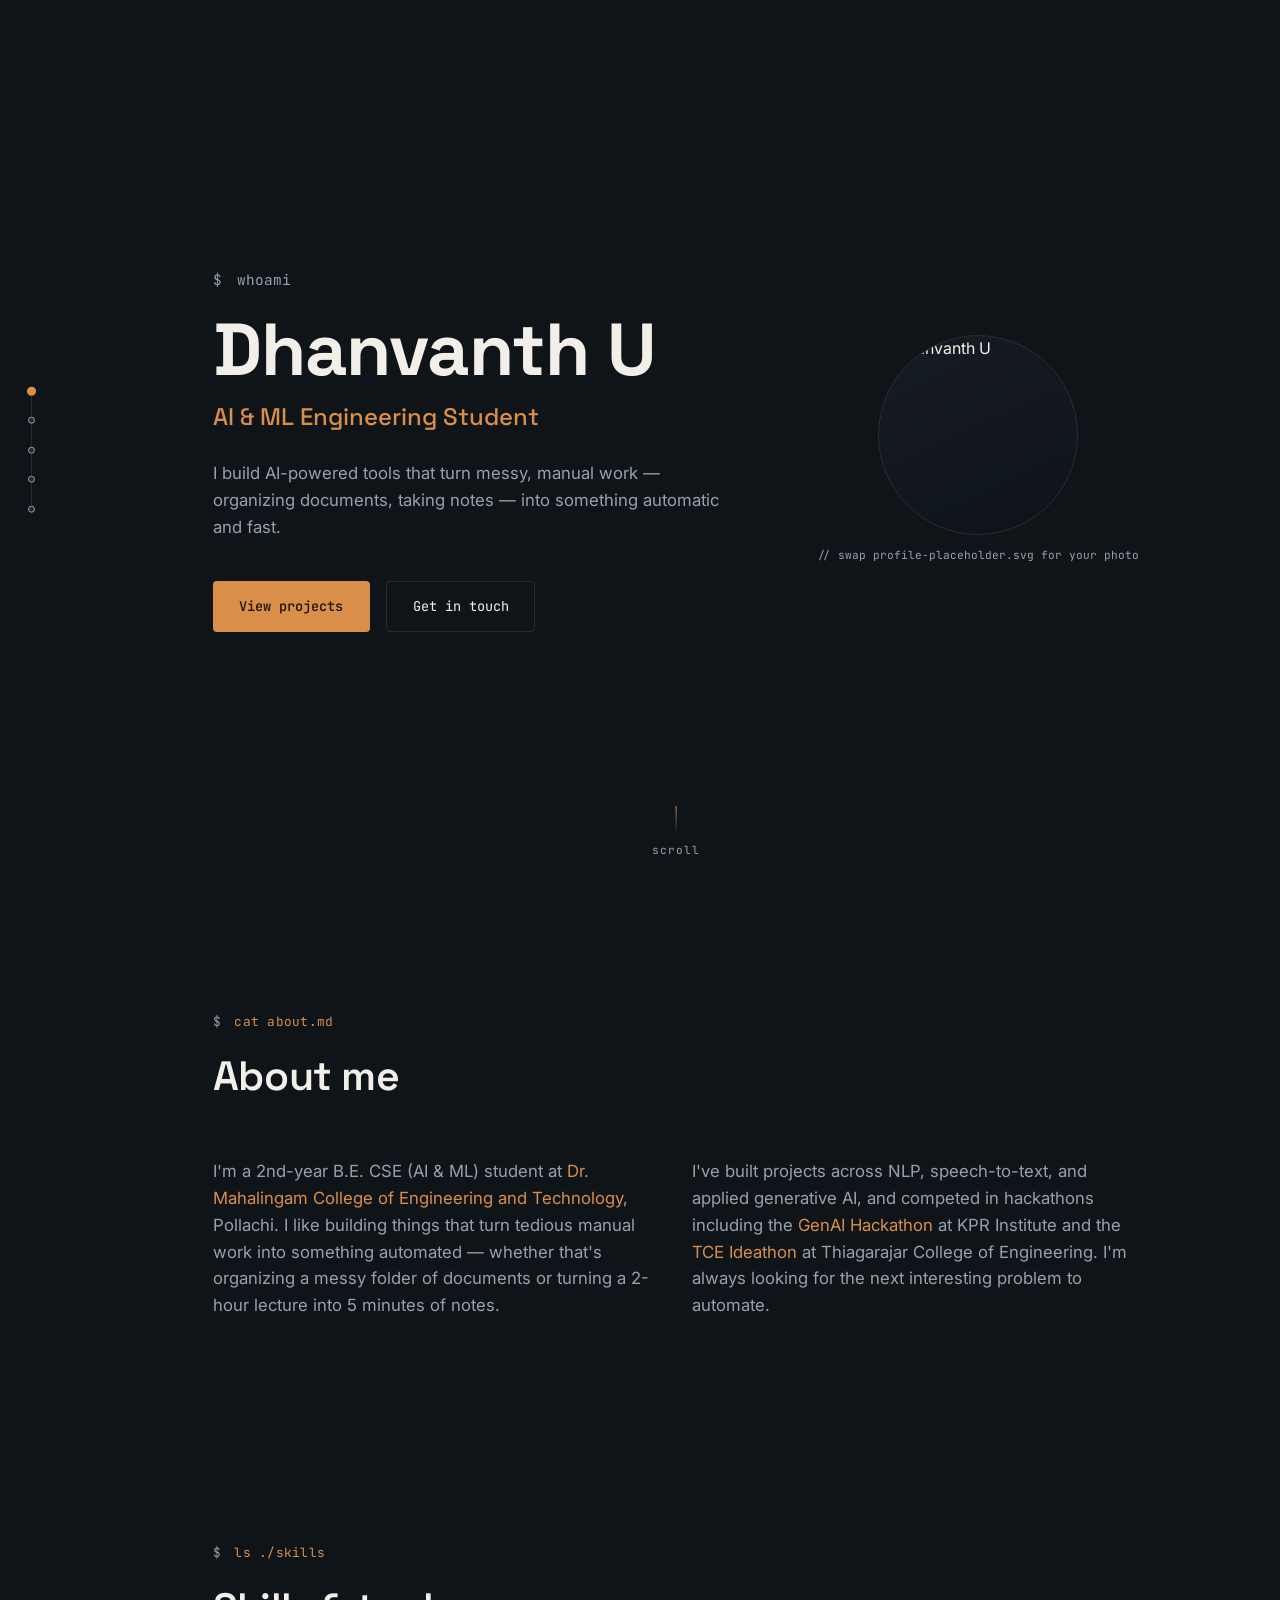
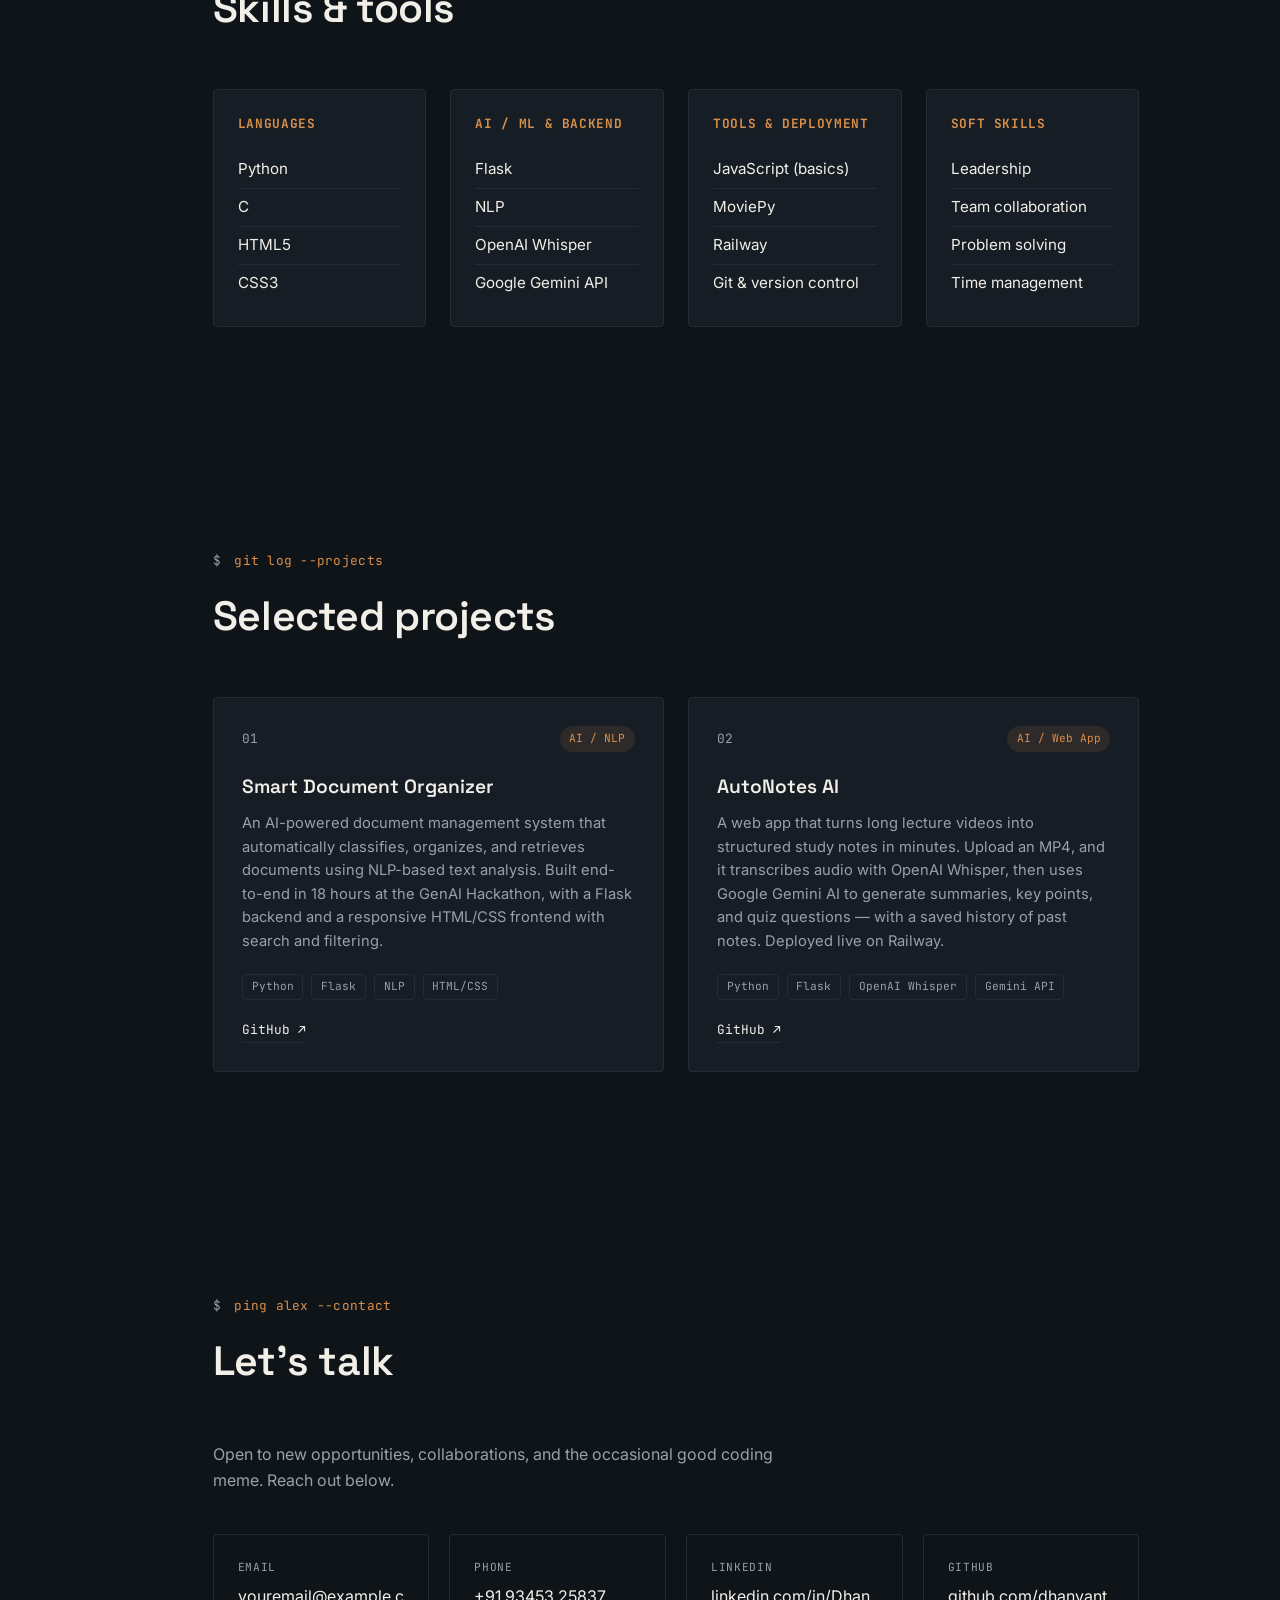
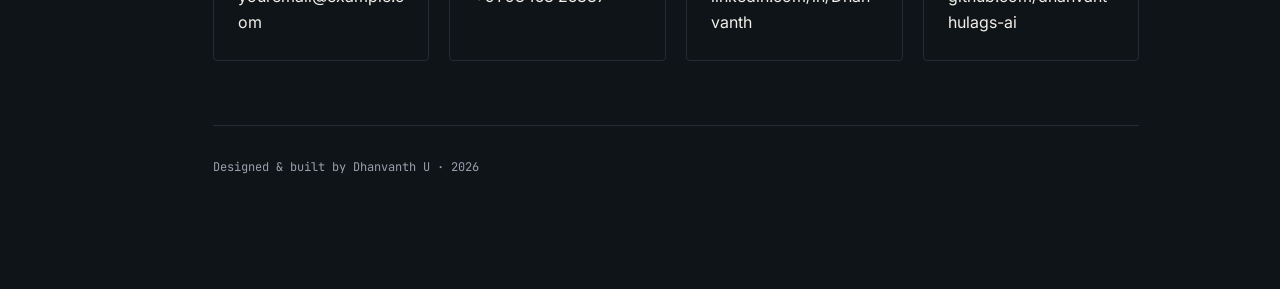
==== WebDev-L1-PersonalPortfolio/index.html @ 1d6ab1e9 "Fix empty files, add script.js and avatar" ====
<!DOCTYPE html>
<html lang="en">
<head>
<meta charset="UTF-8" />
<meta name="viewport" content="width=device-width, initial-scale=1.0" />
<title>Dhanvanth U — AI & ML Engineering Student</title>
<meta name="description" content="Portfolio of Dhanvanth U, AI & ML engineering student. Skills, projects, and contact info." />

<link rel="preconnect" href="https://fonts.googleapis.com">
<link rel="preconnect" href="https://fonts.gstatic.com" crossorigin>
<link href="https://fonts.googleapis.com/css2?family=Space+Grotesk:wght@400;500;600;700&family=Inter:wght@400;500;600;700&family=JetBrains+Mono:wght@400;500&display=swap" rel="stylesheet">

<link rel="stylesheet" href="style.css">
</head>
<body>

<!-- ===== Side dot navigation (desktop) / top bar (mobile) ===== -->
<nav class="sidenav" aria-label="Section navigation">
  <ul>
    <li><a href="#hero" class="dot active" data-label="Home"><span class="dot-mark"></span></a></li>
    <li><a href="#about" class="dot" data-label="About"><span class="dot-mark"></span></a></li>
    <li><a href="#skills" class="dot" data-label="Skills"><span class="dot-mark"></span></a></li>
    <li><a href="#projects" class="dot" data-label="Projects"><span class="dot-mark"></span></a></li>
    <li><a href="#contact" class="dot" data-label="Contact"><span class="dot-mark"></span></a></li>
  </ul>
</nav>

<header class="topbar" aria-label="Section navigation">
  <a href="#hero" class="topbar-brand">DU<span class="cursor-blink">_</span></a>
  <button class="menu-toggle" id="menuToggle" aria-expanded="false" aria-controls="topbarMenu" aria-label="Toggle menu">
    <span></span><span></span><span></span>
  </button>
  <ul class="topbar-menu" id="topbarMenu">
    <li><a href="#hero">home</a></li>
    <li><a href="#about">about</a></li>
    <li><a href="#skills">skills</a></li>
    <li><a href="#projects">projects</a></li>
    <li><a href="#contact">contact</a></li>
  </ul>
</header>

<main>

  <!-- ===== Hero ===== -->
  <section id="hero" class="section hero">
    <div class="hero-inner">
      <p class="status-line">
        <span class="prompt-symbol">$</span> whoami
      </p>
      <h1 class="hero-name">Dhanvanth U</h1>
      <p class="hero-role">AI&nbsp;&amp;&nbsp;ML&nbsp;Engineering&nbsp;Student</p>
      <p class="hero-tagline">I build AI-powered tools that turn messy, manual work — organizing documents, taking notes — into something automatic and fast.</p>

      <div class="hero-cta">
        <a href="#projects" class="btn btn-primary">View projects</a>
        <a href="#contact" class="btn btn-ghost">Get in touch</a>
      </div>
    </div>

    <div class="hero-avatar-wrap">
      <!--
        HOW TO ADD YOUR PHOTO:
        1. Save your photo into the same folder as this file (e.g. "profile.jpg").
        2. Replace the src below with that filename, e.g. src="profile.jpg".
        That's it — the circular frame, border, and sizing are already handled by CSS.
      -->
      <div class="hero-avatar">
        <img src="profile-placeholder.svg" alt="Dhanvanth U" class="hero-avatar-img">
      </div>
      <p class="avatar-caption">// swap profile-placeholder.svg for your photo</p>
    </div>

    <a href="#about" class="scroll-cue" aria-label="Scroll to About section">
      <span class="scroll-cue-line"></span>
      scroll
    </a>
  </section>

  <!-- ===== About ===== -->
  <section id="about" class="section about">
    <p class="section-eyebrow"><span class="prompt-symbol">$</span> cat about.md</p>
    <h2 class="section-title">About me</h2>

    <div class="about-grid">
      <p class="about-text">
        I'm a 2nd-year B.E. CSE (AI &amp; ML) student at <span class="hl">Dr. Mahalingam College of Engineering and Technology</span>, Pollachi. I like building things that turn tedious manual work into something automated — whether that's organizing a messy folder of documents or turning a 2-hour lecture into 5 minutes of notes.
      </p>
      <p class="about-text">
        I've built projects across NLP, speech-to-text, and applied generative AI, and competed in hackathons including the <span class="hl">GenAI Hackathon</span> at KPR Institute and the <span class="hl">TCE Ideathon</span> at Thiagarajar College of Engineering. I'm always looking for the next interesting problem to automate.
      </p>
    </div>
  </section>

  <!-- ===== Skills ===== -->
  <section id="skills" class="section skills">
    <p class="section-eyebrow"><span class="prompt-symbol">$</span> ls ./skills</p>
    <h2 class="section-title">Skills &amp; tools</h2>

    <div class="skills-grid">

      <div class="skill-group">
        <h3 class="skill-group-title">Languages</h3>
        <ul class="skill-list">
          <li>Python</li>
          <li>C</li>
          <li>HTML5</li>
          <li>CSS3</li>
        </ul>
      </div>

      <div class="skill-group">
        <h3 class="skill-group-title">AI / ML &amp; Backend</h3>
        <ul class="skill-list">
          <li>Flask</li>
          <li>NLP</li>
          <li>OpenAI Whisper</li>
          <li>Google Gemini API</li>
        </ul>
      </div>

      <div class="skill-group">
        <h3 class="skill-group-title">Tools &amp; Deployment</h3>
        <ul class="skill-list">
          <li>JavaScript (basics)</li>
          <li>MoviePy</li>
          <li>Railway</li>
          <li>Git &amp; version control</li>
        </ul>
      </div>

      <div class="skill-group">
        <h3 class="skill-group-title">Soft Skills</h3>
        <ul class="skill-list">
          <li>Leadership</li>
          <li>Team collaboration</li>
          <li>Problem solving</li>
          <li>Time management</li>
        </ul>
      </div>

    </div>
  </section>

  <!-- ===== Projects ===== -->
  <section id="projects" class="section projects">
    <p class="section-eyebrow"><span class="prompt-symbol">$</span> git log --projects</p>
    <h2 class="section-title">Selected projects</h2>

    <div class="project-grid">

      <article class="project-card">
        <div class="project-card-top">
          <span class="project-index">01</span>
          <span class="project-tag">AI / NLP</span>
        </div>
        <h3 class="project-title">Smart Document Organizer</h3>
        <p class="project-desc">
          An AI-powered document management system that automatically classifies, organizes, and retrieves documents using NLP-based text analysis. Built end-to-end in 18 hours at the GenAI Hackathon, with a Flask backend and a responsive HTML/CSS frontend with search and filtering.
        </p>
        <ul class="project-stack">
          <li>Python</li>
          <li>Flask</li>
          <li>NLP</li>
          <li>HTML/CSS</li>
        </ul>
        <div class="project-links">
          <a href="https://github.com/ksrishi31-git/smart-document-organizer" class="project-link" target="_blank" rel="noopener noreferrer">GitHub ↗</a>
        </div>
      </article>

      <article class="project-card">
        <div class="project-card-top">
          <span class="project-index">02</span>
          <span class="project-tag">AI / Web App</span>
        </div>
        <h3 class="project-title">AutoNotes AI</h3>
        <p class="project-desc">
          A web app that turns long lecture videos into structured study notes in minutes. Upload an MP4, and it transcribes audio with OpenAI Whisper, then uses Google Gemini AI to generate summaries, key points, and quiz questions — with a saved history of past notes. Deployed live on Railway.
        </p>
        <ul class="project-stack">
          <li>Python</li>
          <li>Flask</li>
          <li>OpenAI Whisper</li>
          <li>Gemini API</li>
        </ul>
        <div class="project-links">
          <a href="https://github.com/dhanvanthulags-ai/MP4-Summarizer" class="project-link" target="_blank" rel="noopener noreferrer">GitHub ↗</a>
        </div>
      </article>

    </div>
  </section>

  <!-- ===== Contact ===== -->
  <section id="contact" class="section contact">
    <p class="section-eyebrow"><span class="prompt-symbol">$</span> ping alex --contact</p>
    <h2 class="section-title">Let's talk</h2>
    <p class="contact-sub">Open to new opportunities, collaborations, and the occasional good coding meme. Reach out below.</p>

    <div class="contact-grid">
      <a class="contact-card" href="mailto:youremail@example.com">
        <span class="contact-label">Email</span>
        <span class="contact-value">youremail@example.com</span>
      </a>
      <a class="contact-card" href="tel:+919345325837">
        <span class="contact-label">Phone</span>
        <span class="contact-value">+91 93453 25837</span>
      </a>
      <a class="contact-card" href="https://linkedin.com/in/Dhanvanth" target="_blank" rel="noopener noreferrer">
        <span class="contact-label">LinkedIn</span>
        <span class="contact-value">linkedin.com/in/Dhanvanth</span>
      </a>
      <a class="contact-card" href="https://github.com/dhanvanthulags-ai" target="_blank" rel="noopener noreferrer">
        <span class="contact-label">GitHub</span>
        <span class="contact-value">github.com/dhanvanthulags-ai</span>
      </a>
    </div>

    <footer class="footer">
      <p>Designed &amp; built by Dhanvanth U · <span id="year"></span></p>
    </footer>
  </section>

</main>

<script src="script.js"></script>
</body>
</html>
---- WebDev-L1-PersonalPortfolio/style.css ----
/* ===================================================================
   DESIGN TOKENS
=================================================================== */
:root {
  /* Color */
  --color-bg:        #0F1419;
  --color-bg-raised:  #161D24;
  --color-text:       #F2EFE9;
  --color-text-dim:   #97A1AC;
  --color-border:     #232C35;
  --color-accent:     #D98E4A;
  --color-accent-soft: rgba(217, 142, 74, 0.12);

  /* Type */
  --font-display: "Space Grotesk", sans-serif;
  --font-body:    "Inter", sans-serif;
  --font-mono:    "JetBrains Mono", monospace;

  /* Layout */
  --max-width: 1080px;
  --section-pad-y: 7rem;
  --section-pad-x: clamp(1.5rem, 6vw, 5rem);
  --radius: 4px;
}

/* ===================================================================
   RESET
=================================================================== */
* { margin: 0; padding: 0; box-sizing: border-box; }

html {
  scroll-behavior: smooth;
  scroll-padding-top: 2rem;
}

@media (prefers-reduced-motion: reduce) {
  html { scroll-behavior: auto; }
  * { animation-duration: 0.001ms !important; animation-iteration-count: 1 !important; transition-duration: 0.001ms !important; }
}

body {
  background: var(--color-bg);
  color: var(--color-text);
  font-family: var(--font-body);
  font-size: 16px;
  line-height: 1.6;
  -webkit-font-smoothing: antialiased;
}

a {
  color: inherit;
  text-decoration: none;
}

ul { list-style: none; }

img { max-width: 100%; display: block; }

:focus-visible {
  outline: 2px solid var(--color-accent);
  outline-offset: 3px;
  border-radius: 2px;
}

/* ===================================================================
   SHARED TYPE
=================================================================== */
.section-eyebrow {
  font-family: var(--font-mono);
  font-size: 0.8rem;
  color: var(--color-accent);
  letter-spacing: 0.02em;
  margin-bottom: 0.75rem;
}

.prompt-symbol {
  color: var(--color-text-dim);
  margin-right: 0.4em;
}

.section-title {
  font-family: var(--font-display);
  font-weight: 600;
  font-size: clamp(1.8rem, 3.2vw, 2.6rem);
  letter-spacing: -0.01em;
  margin-bottom: 3rem;
}

.hl { color: var(--color-accent); }

/* ===================================================================
   LAYOUT — SECTIONS
=================================================================== */
.section {
  width: 100%;
  max-width: var(--max-width);
  margin: 0 auto;
  padding: var(--section-pad-y) var(--section-pad-x);
  scroll-margin-top: 1rem;
}

main {
  padding-left: 4.5rem; /* room for sidenav */
}

/* ===================================================================
   SIDE DOT NAV (desktop)
=================================================================== */
.sidenav {
  position: fixed;
  left: 1.75rem;
  top: 50%;
  transform: translateY(-50%);
  z-index: 50;
}

.sidenav ul {
  display: flex;
  flex-direction: column;
  gap: 1.4rem;
  position: relative;
}

.sidenav ul::before {
  content: "";
  position: absolute;
  left: 3px;
  top: 4px;
  bottom: 4px;
  width: 1px;
  background: var(--color-border);
}

.dot {
  position: relative;
  display: flex;
  align-items: center;
  width: 7px;
  height: 7px;
}

.dot-mark {
  width: 7px;
  height: 7px;
  border-radius: 50%;
  background: var(--color-border);
  border: 1px solid var(--color-text-dim);
  transition: background 0.25s ease, border-color 0.25s ease, transform 0.25s ease;
}

.dot::after {
  content: attr(data-label);
  position: absolute;
  left: 1.4rem;
  top: 50%;
  transform: translateY(-50%);
  font-family: var(--font-mono);
  font-size: 0.7rem;
  color: var(--color-text-dim);
  opacity: 0;
  white-space: nowrap;
  transition: opacity 0.2s ease;
  pointer-events: none;
}

.dot:hover::after,
.dot:focus-visible::after {
  opacity: 1;
}

.dot:hover .dot-mark,
.dot:focus-visible .dot-mark {
  border-color: var(--color-accent);
}

.dot.active .dot-mark {
  background: var(--color-accent);
  border-color: var(--color-accent);
  transform: scale(1.3);
}

/* ===================================================================
   TOP BAR (mobile)
=================================================================== */
.topbar {
  display: none;
  position: fixed;
  top: 0; left: 0; right: 0;
  z-index: 100;
  align-items: center;
  justify-content: space-between;
  padding: 1rem 1.5rem;
  background: rgba(15, 20, 25, 0.88);
  backdrop-filter: blur(8px);
  border-bottom: 1px solid var(--color-border);
}

.topbar-brand {
  font-family: var(--font-mono);
  font-weight: 500;
  font-size: 1rem;
  color: var(--color-text);
}

.cursor-blink {
  color: var(--color-accent);
  animation: blink 1.1s steps(2, start) infinite;
}

@keyframes blink {
  to { visibility: hidden; }
}

.menu-toggle {
  background: none;
  border: none;
  width: 28px;
  height: 20px;
  position: relative;
  cursor: pointer;
  padding: 0;
}

.menu-toggle span {
  position: absolute;
  left: 0;
  width: 100%;
  height: 2px;
  background: var(--color-text);
  transition: transform 0.25s ease, opacity 0.25s ease;
}

.menu-toggle span:nth-child(1) { top: 0; }
.menu-toggle span:nth-child(2) { top: 9px; }
.menu-toggle span:nth-child(3) { top: 18px; }

.menu-toggle[aria-expanded="true"] span:nth-child(1) {
  transform: translateY(9px) rotate(45deg);
}
.menu-toggle[aria-expanded="true"] span:nth-child(2) {
  opacity: 0;
}
.menu-toggle[aria-expanded="true"] span:nth-child(3) {
  transform: translateY(-9px) rotate(-45deg);
}

.topbar-menu {
  position: fixed;
  top: 0;
  right: 0;
  height: 100vh;
  width: min(72vw, 280px);
  background: var(--color-bg-raised);
  border-left: 1px solid var(--color-border);
  display: flex;
  flex-direction: column;
  justify-content: center;
  gap: 1.75rem;
  padding-left: 2.5rem;
  transform: translateX(100%);
  transition: transform 0.3s ease;
}

.topbar-menu.open {
  transform: translateX(0);
}

.topbar-menu a {
  font-family: var(--font-mono);
  font-size: 1.1rem;
  color: var(--color-text-dim);
}

.topbar-menu a:hover,
.topbar-menu a:focus-visible {
  color: var(--color-accent);
}

/* ===================================================================
   HERO
=================================================================== */
.hero {
  min-height: 100vh;
  display: flex;
  align-items: center;
  flex-wrap: wrap;
  gap: 3rem;
  position: relative;
}

.hero-inner {
  flex: 1 1 420px;
}

.status-line {
  font-family: var(--font-mono);
  font-size: 0.9rem;
  color: var(--color-text-dim);
  margin-bottom: 1.25rem;
}

.hero-name {
  font-family: var(--font-display);
  font-weight: 700;
  font-size: clamp(2.6rem, 7vw, 4.6rem);
  line-height: 1.05;
  letter-spacing: -0.015em;
}

.hero-role {
  font-family: var(--font-display);
  font-weight: 500;
  font-size: clamp(1.1rem, 2.2vw, 1.5rem);
  color: var(--color-accent);
  margin-top: 0.6rem;
}

.hero-tagline {
  margin-top: 1.5rem;
  max-width: 32rem;
  color: var(--color-text-dim);
  font-size: 1.05rem;
}

.hero-cta {
  display: flex;
  gap: 1rem;
  margin-top: 2.5rem;
  flex-wrap: wrap;
}

.btn {
  display: inline-flex;
  align-items: center;
  font-family: var(--font-mono);
  font-size: 0.85rem;
  padding: 0.85rem 1.6rem;
  border-radius: var(--radius);
  border: 1px solid transparent;
  transition: transform 0.2s ease, background 0.2s ease, border-color 0.2s ease;
}

.btn-primary {
  background: var(--color-accent);
  color: #1A1209;
  font-weight: 500;
}

.btn-primary:hover {
  transform: translateY(-2px);
}

.btn-ghost {
  border-color: var(--color-border);
  color: var(--color-text);
}

.btn-ghost:hover {
  border-color: var(--color-accent);
  color: var(--color-accent);
  transform: translateY(-2px);
}

.hero-avatar-wrap {
  flex: 0 0 auto;
  display: flex;
  flex-direction: column;
  align-items: center;
  gap: 0.75rem;
  margin-left: auto;
}

.hero-avatar {
  width: clamp(140px, 18vw, 200px);
  height: clamp(140px, 18vw, 200px);
  border-radius: 50%;
  border: 1px solid var(--color-border);
  background: linear-gradient(155deg, var(--color-bg-raised), var(--color-bg));
  display: flex;
  align-items: center;
  justify-content: center;
  position: relative;
  overflow: hidden;
}

.hero-avatar::before {
  content: "";
  position: absolute;
  inset: -1px;
  border-radius: 50%;
  border: 1px dashed var(--color-accent);
  opacity: 0.35;
  z-index: 2;
  pointer-events: none;
}

.hero-avatar-img {
  width: 100%;
  height: 100%;
  object-fit: cover;
  border-radius: 50%;
}

.avatar-caption {
  font-family: var(--font-mono);
  font-size: 0.7rem;
  color: var(--color-text-dim);
}

.scroll-cue {
  position: absolute;
  bottom: 2.5rem;
  left: 50%;
  transform: translateX(-50%);
  display: flex;
  flex-direction: column;
  align-items: center;
  gap: 0.5rem;
  font-family: var(--font-mono);
  font-size: 0.7rem;
  letter-spacing: 0.1em;
  color: var(--color-text-dim);
}

.scroll-cue-line {
  width: 1px;
  height: 28px;
  background: linear-gradient(to bottom, var(--color-accent), transparent);
  animation: scrollPulse 1.8s ease-in-out infinite;
}

@keyframes scrollPulse {
  0%, 100% { opacity: 0.3; }
  50% { opacity: 1; }
}

/* ===================================================================
   ABOUT
=================================================================== */
.about-grid {
  display: grid;
  grid-template-columns: repeat(2, 1fr);
  gap: 2rem;
}

.about-text {
  color: var(--color-text-dim);
  font-size: 1.05rem;
}

/* ===================================================================
   SKILLS
=================================================================== */
.skills-grid {
  display: grid;
  grid-template-columns: repeat(4, 1fr);
  gap: 1.5rem;
}

.skill-group {
  background: var(--color-bg-raised);
  border: 1px solid var(--color-border);
  border-radius: var(--radius);
  padding: 1.5rem;
  transition: border-color 0.25s ease, transform 0.25s ease;
}

.skill-group:hover {
  border-color: var(--color-accent);
  transform: translateY(-3px);
}

.skill-group-title {
  font-family: var(--font-mono);
  font-size: 0.8rem;
  text-transform: uppercase;
  letter-spacing: 0.05em;
  color: var(--color-accent);
  margin-bottom: 1rem;
}

.skill-list li {
  font-size: 0.95rem;
  color: var(--color-text);
  padding: 0.4rem 0;
  border-top: 1px solid var(--color-border);
}

.skill-list li:first-child {
  border-top: none;
}

/* ===================================================================
   PROJECTS
=================================================================== */
.project-grid {
  display: grid;
  grid-template-columns: repeat(auto-fit, minmax(280px, 1fr));
  gap: 1.5rem;
}

.project-card {
  display: flex;
  flex-direction: column;
  background: var(--color-bg-raised);
  border: 1px solid var(--color-border);
  border-radius: var(--radius);
  padding: 1.75rem;
  transition: border-color 0.25s ease, transform 0.25s ease;
}

.project-card:hover {
  border-color: var(--color-accent);
  transform: translateY(-4px);
}

.project-card-top {
  display: flex;
  justify-content: space-between;
  align-items: center;
  margin-bottom: 1.25rem;
}

.project-index {
  font-family: var(--font-mono);
  color: var(--color-text-dim);
  font-size: 0.8rem;
}

.project-tag {
  font-family: var(--font-mono);
  font-size: 0.7rem;
  color: var(--color-accent);
  background: var(--color-accent-soft);
  padding: 0.25rem 0.6rem;
  border-radius: 999px;
}

.project-title {
  font-family: var(--font-display);
  font-size: 1.2rem;
  font-weight: 600;
  margin-bottom: 0.6rem;
}

.project-desc {
  color: var(--color-text-dim);
  font-size: 0.92rem;
  flex-grow: 1;
}

.project-stack {
  display: flex;
  flex-wrap: wrap;
  gap: 0.5rem;
  margin: 1.25rem 0;
}

.project-stack li {
  font-family: var(--font-mono);
  font-size: 0.7rem;
  color: var(--color-text-dim);
  border: 1px solid var(--color-border);
  padding: 0.2rem 0.55rem;
  border-radius: var(--radius);
}

.project-links {
  display: flex;
  gap: 1.25rem;
  margin-top: auto;
}

.project-link {
  font-family: var(--font-mono);
  font-size: 0.8rem;
  color: var(--color-text);
  border-bottom: 1px solid var(--color-border);
  padding-bottom: 2px;
  transition: color 0.2s ease, border-color 0.2s ease;
}

.project-link:hover,
.project-link:focus-visible {
  color: var(--color-accent);
  border-color: var(--color-accent);
}

/* ===================================================================
   CONTACT
=================================================================== */
.contact-sub {
  color: var(--color-text-dim);
  max-width: 36rem;
  margin-bottom: 2.5rem;
}

.contact-grid {
  display: grid;
  grid-template-columns: repeat(4, 1fr);
  gap: 1.25rem;
}

.contact-card {
  display: flex;
  flex-direction: column;
  gap: 0.5rem;
  padding: 1.5rem;
  border: 1px solid var(--color-border);
  border-radius: var(--radius);
  transition: border-color 0.25s ease, transform 0.25s ease;
}

.contact-card:hover,
.contact-card:focus-visible {
  border-color: var(--color-accent);
  transform: translateY(-3px);
}

.contact-label {
  font-family: var(--font-mono);
  font-size: 0.7rem;
  color: var(--color-text-dim);
  text-transform: uppercase;
  letter-spacing: 0.06em;
}

.contact-value {
  font-size: 1rem;
  word-break: break-word;
}

.footer {
  margin-top: 4rem;
  padding-top: 2rem;
  border-top: 1px solid var(--color-border);
  font-family: var(--font-mono);
  font-size: 0.75rem;
  color: var(--color-text-dim);
}

/* ===================================================================
   RESPONSIVE
=================================================================== */
@media (max-width: 900px) {
  .skills-grid { grid-template-columns: repeat(2, 1fr); }
  .project-grid { grid-template-columns: repeat(2, 1fr); }
  .about-grid { grid-template-columns: 1fr; }
  .contact-grid { grid-template-columns: repeat(2, 1fr); }
}

@media (max-width: 768px) {
  .sidenav { display: none; }
  .topbar { display: flex; }
  .topbar-menu { display: flex; }

  main { padding-left: 0; padding-top: 4.2rem; }

  .hero {
    min-height: auto;
    padding-top: 4rem;
    flex-direction: column-reverse;
    text-align: center;
    align-items: center;
  }

  .hero-inner { text-align: center; }
  .hero-tagline { margin-left: auto; margin-right: auto; }
  .hero-cta { justify-content: center; }
  .hero-avatar-wrap { margin-left: 0; }
  .scroll-cue { display: none; }

  .contact-grid { grid-template-columns: 1fr; }
  .project-grid { grid-template-columns: 1fr; }
  .skills-grid { grid-template-columns: 1fr 1fr; }

  :root {
    --section-pad-y: 4.5rem;
  }
}

@media (max-width: 480px) {
  .skills-grid { grid-template-columns: 1fr; }
}
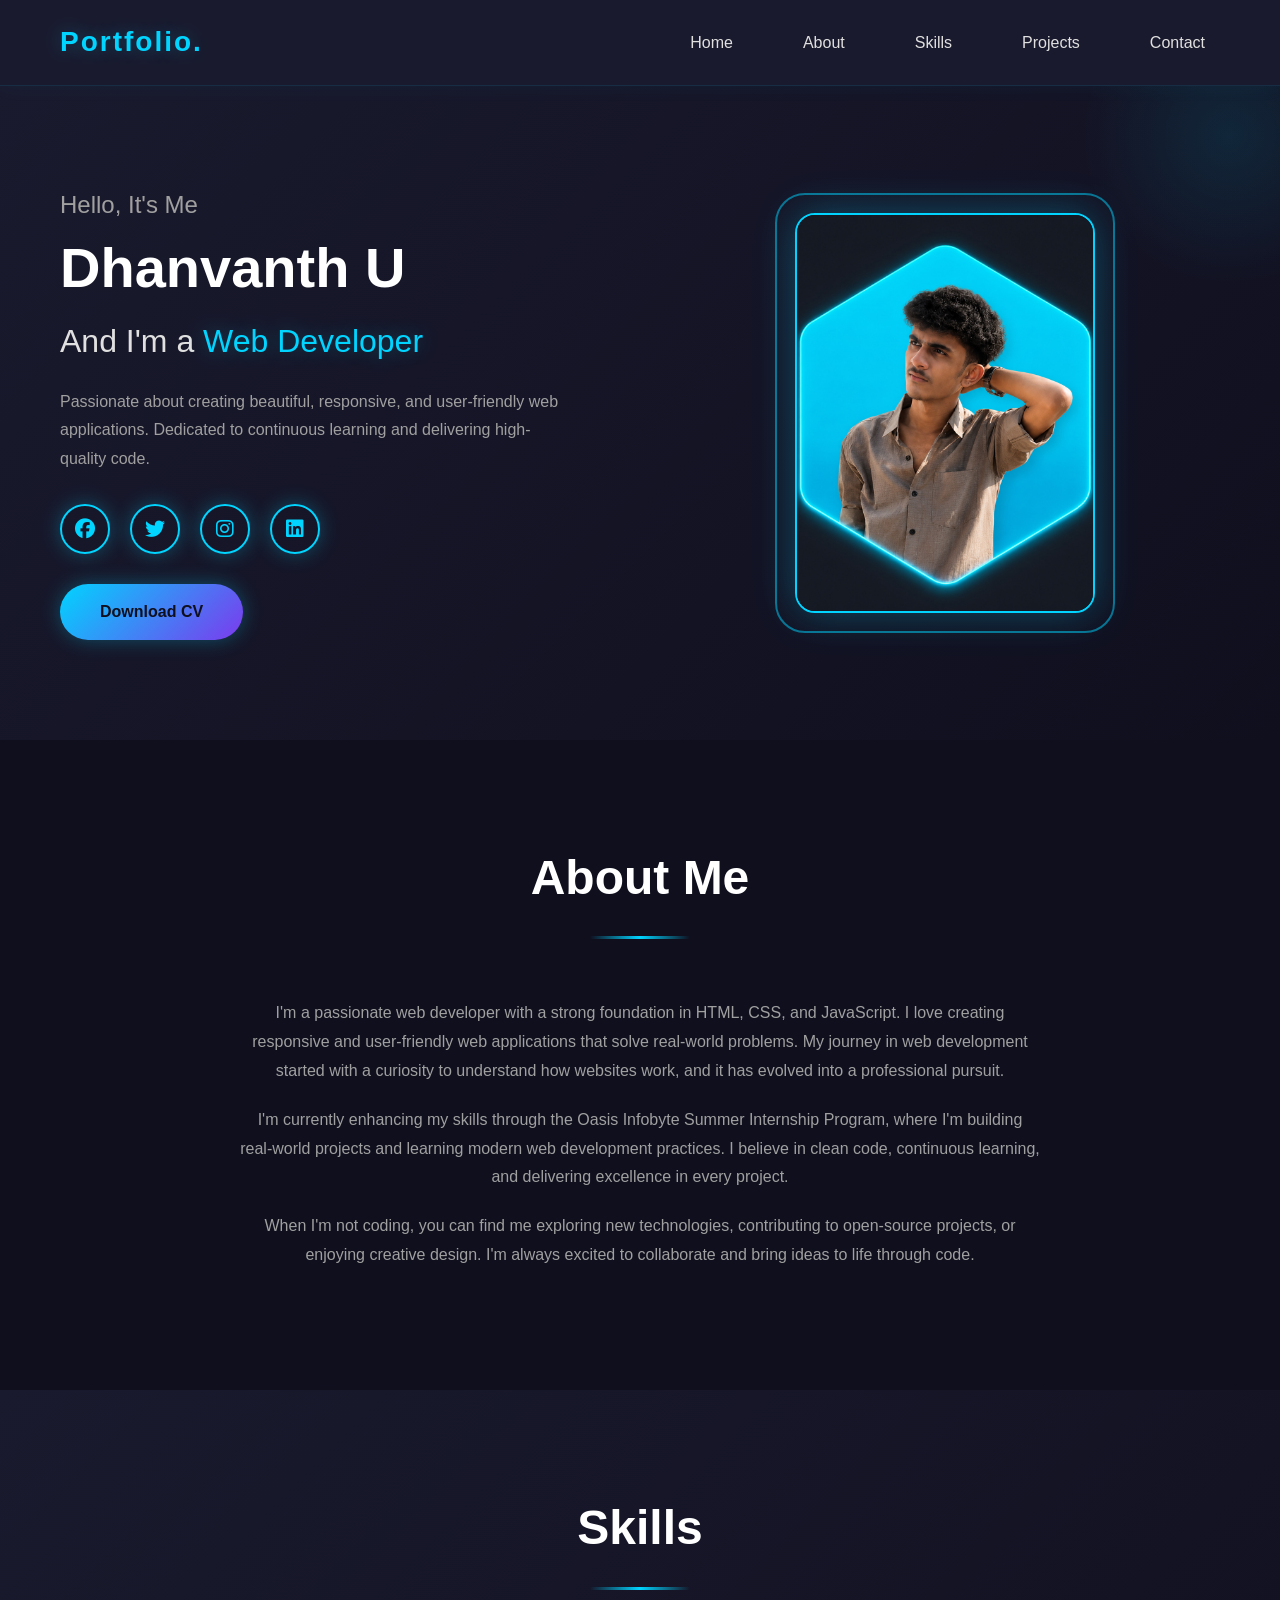
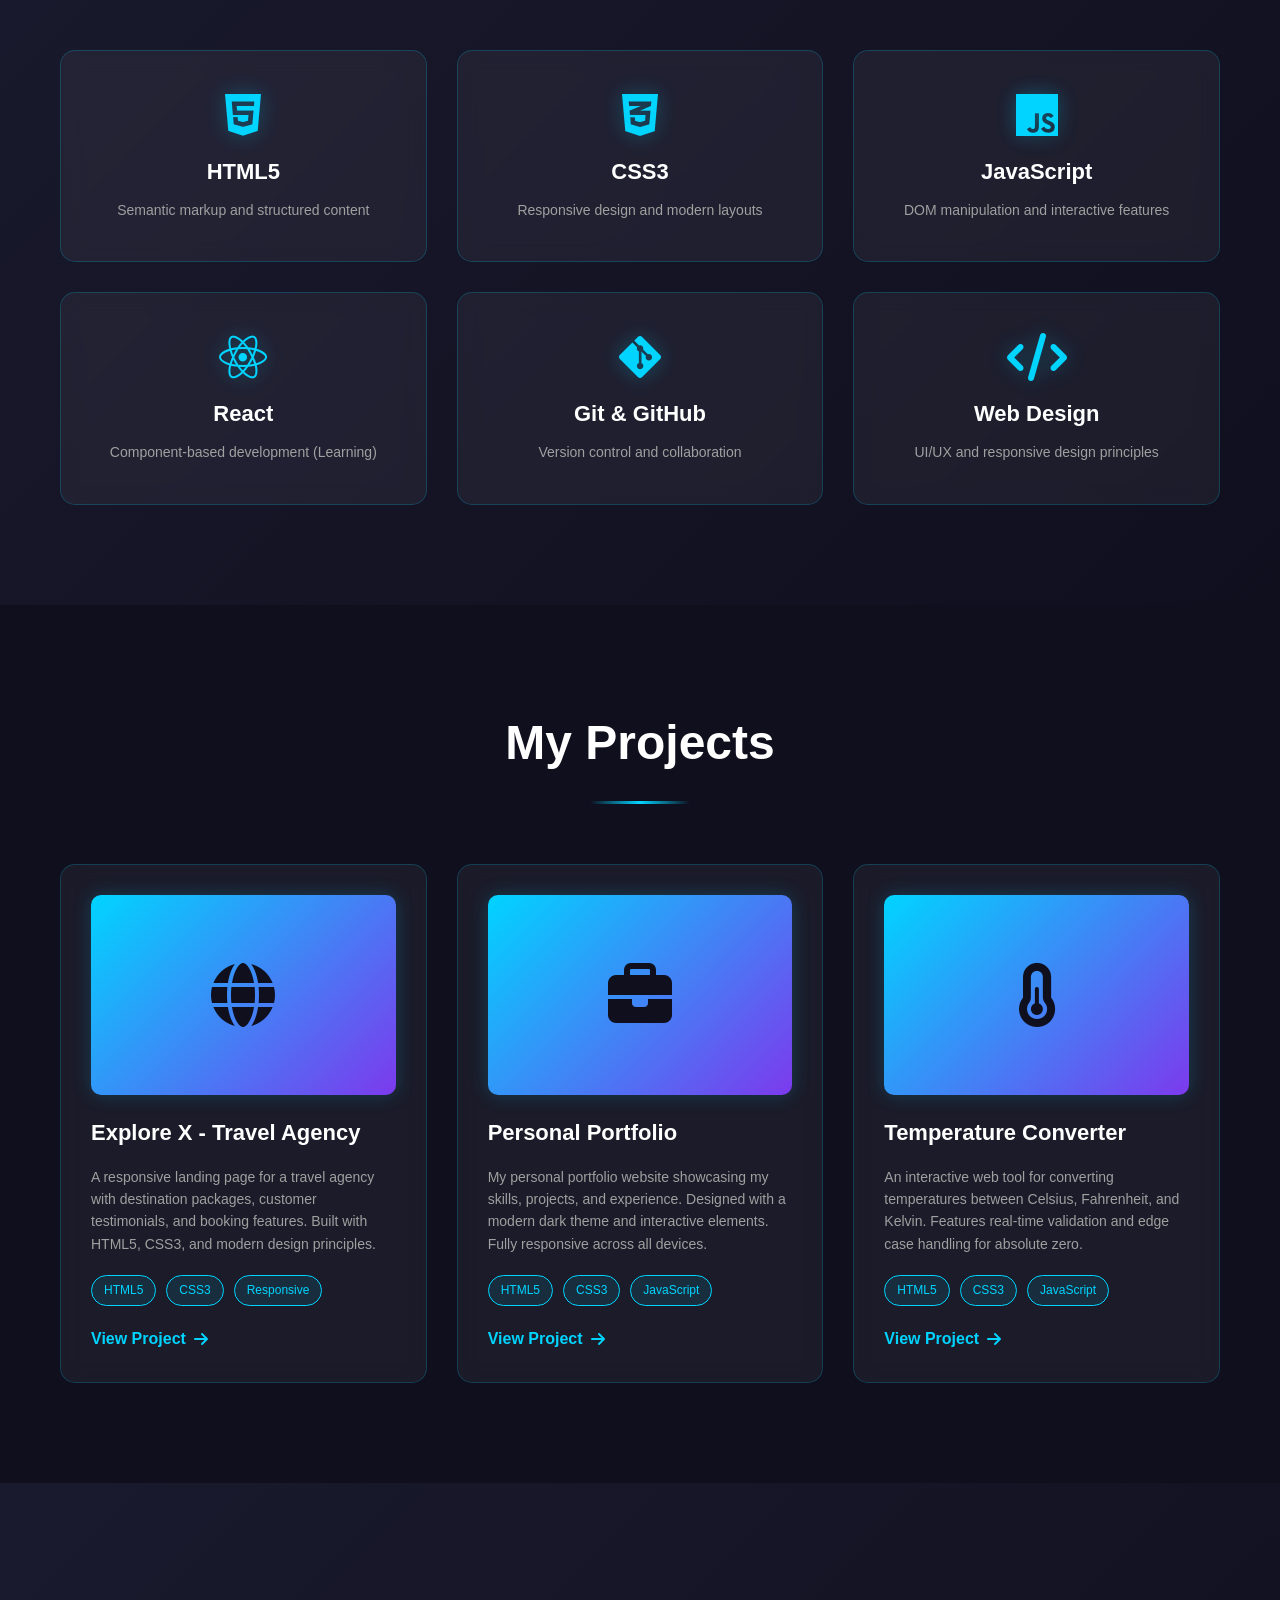
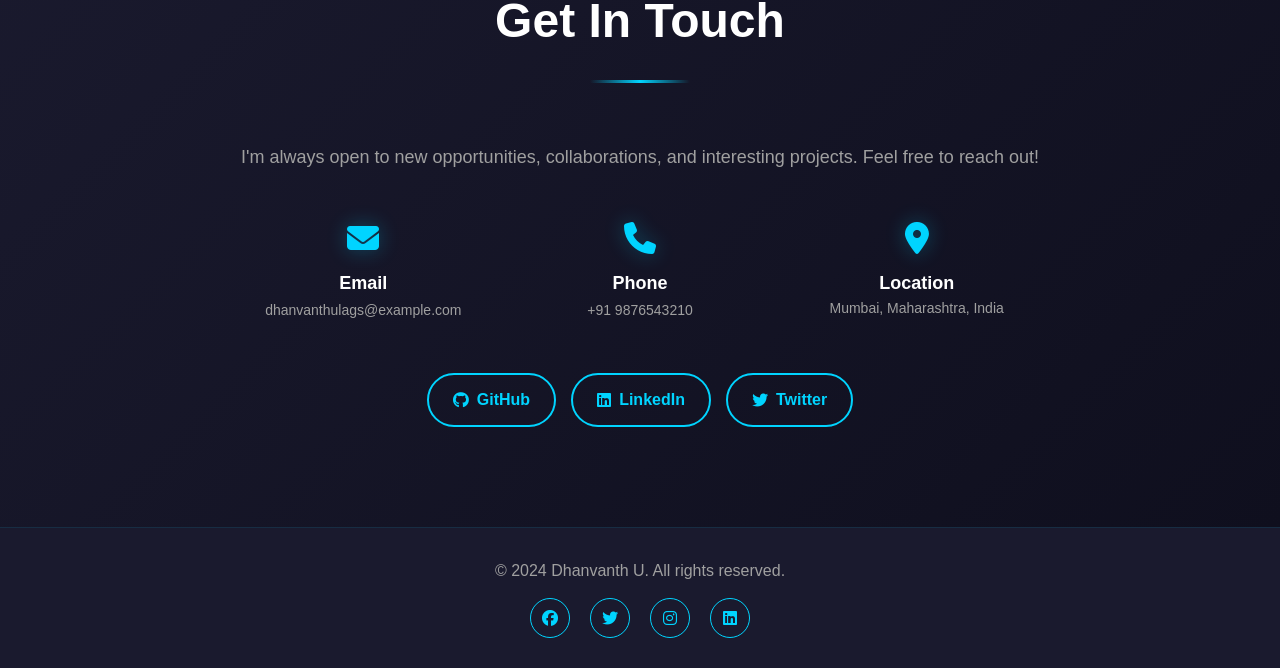
==== commit e8047e50: "Task 2: Personal Portfolio - Dark theme with neon accents and profile photo" ====
--- a/WebDev-L1-PersonalPortfolio/index.html
+++ b/WebDev-L1-PersonalPortfolio/index.html
@@ -1,228 +1,220 @@
 <!DOCTYPE html>
 <html lang="en">
 <head>
-<meta charset="UTF-8" />
-<meta name="viewport" content="width=device-width, initial-scale=1.0" />
-<title>Dhanvanth U — AI & ML Engineering Student</title>
-<meta name="description" content="Portfolio of Dhanvanth U, AI & ML engineering student. Skills, projects, and contact info." />
-
-<link rel="preconnect" href="https://fonts.googleapis.com">
-<link rel="preconnect" href="https://fonts.gstatic.com" crossorigin>
-<link href="https://fonts.googleapis.com/css2?family=Space+Grotesk:wght@400;500;600;700&family=Inter:wght@400;500;600;700&family=JetBrains+Mono:wght@400;500&display=swap" rel="stylesheet">
-
-<link rel="stylesheet" href="style.css">
+    <meta charset="UTF-8">
+    <meta name="viewport" content="width=device-width, initial-scale=1.0">
+    <title>Dhanvanth U - Web Developer Portfolio</title>
+    <link rel="stylesheet" href="style.css">
+    <link rel="stylesheet" href="https://cdnjs.cloudflare.com/ajax/libs/font-awesome/6.4.0/css/all.min.css">
 </head>
 <body>
-
-<!-- ===== Side dot navigation (desktop) / top bar (mobile) ===== -->
-<nav class="sidenav" aria-label="Section navigation">
-  <ul>
-    <li><a href="#hero" class="dot active" data-label="Home"><span class="dot-mark"></span></a></li>
-    <li><a href="#about" class="dot" data-label="About"><span class="dot-mark"></span></a></li>
-    <li><a href="#skills" class="dot" data-label="Skills"><span class="dot-mark"></span></a></li>
-    <li><a href="#projects" class="dot" data-label="Projects"><span class="dot-mark"></span></a></li>
-    <li><a href="#contact" class="dot" data-label="Contact"><span class="dot-mark"></span></a></li>
-  </ul>
-</nav>
-
-<header class="topbar" aria-label="Section navigation">
-  <a href="#hero" class="topbar-brand">DU<span class="cursor-blink">_</span></a>
-  <button class="menu-toggle" id="menuToggle" aria-expanded="false" aria-controls="topbarMenu" aria-label="Toggle menu">
-    <span></span><span></span><span></span>
-  </button>
-  <ul class="topbar-menu" id="topbarMenu">
-    <li><a href="#hero">home</a></li>
-    <li><a href="#about">about</a></li>
-    <li><a href="#skills">skills</a></li>
-    <li><a href="#projects">projects</a></li>
-    <li><a href="#contact">contact</a></li>
-  </ul>
-</header>
-
-<main>
-
-  <!-- ===== Hero ===== -->
-  <section id="hero" class="section hero">
-    <div class="hero-inner">
-      <p class="status-line">
-        <span class="prompt-symbol">$</span> whoami
-      </p>
-      <h1 class="hero-name">Dhanvanth U</h1>
-      <p class="hero-role">AI&nbsp;&amp;&nbsp;ML&nbsp;Engineering&nbsp;Student</p>
-      <p class="hero-tagline">I build AI-powered tools that turn messy, manual work — organizing documents, taking notes — into something automatic and fast.</p>
-
-      <div class="hero-cta">
-        <a href="#projects" class="btn btn-primary">View projects</a>
-        <a href="#contact" class="btn btn-ghost">Get in touch</a>
-      </div>
-    </div>
-
-    <div class="hero-avatar-wrap">
-      <!--
-        HOW TO ADD YOUR PHOTO:
-        1. Save your photo into the same folder as this file (e.g. "profile.jpg").
-        2. Replace the src below with that filename, e.g. src="profile.jpg".
-        That's it — the circular frame, border, and sizing are already handled by CSS.
-      -->
-      <div class="hero-avatar">
-        <img src="profile-placeholder.svg" alt="Dhanvanth U" class="hero-avatar-img">
-      </div>
-      <p class="avatar-caption">// swap profile-placeholder.svg for your photo</p>
-    </div>
-
-    <a href="#about" class="scroll-cue" aria-label="Scroll to About section">
-      <span class="scroll-cue-line"></span>
-      scroll
-    </a>
-  </section>
-
-  <!-- ===== About ===== -->
-  <section id="about" class="section about">
-    <p class="section-eyebrow"><span class="prompt-symbol">$</span> cat about.md</p>
-    <h2 class="section-title">About me</h2>
-
-    <div class="about-grid">
-      <p class="about-text">
-        I'm a 2nd-year B.E. CSE (AI &amp; ML) student at <span class="hl">Dr. Mahalingam College of Engineering and Technology</span>, Pollachi. I like building things that turn tedious manual work into something automated — whether that's organizing a messy folder of documents or turning a 2-hour lecture into 5 minutes of notes.
-      </p>
-      <p class="about-text">
-        I've built projects across NLP, speech-to-text, and applied generative AI, and competed in hackathons including the <span class="hl">GenAI Hackathon</span> at KPR Institute and the <span class="hl">TCE Ideathon</span> at Thiagarajar College of Engineering. I'm always looking for the next interesting problem to automate.
-      </p>
-    </div>
-  </section>
-
-  <!-- ===== Skills ===== -->
-  <section id="skills" class="section skills">
-    <p class="section-eyebrow"><span class="prompt-symbol">$</span> ls ./skills</p>
-    <h2 class="section-title">Skills &amp; tools</h2>
-
-    <div class="skills-grid">
-
-      <div class="skill-group">
-        <h3 class="skill-group-title">Languages</h3>
-        <ul class="skill-list">
-          <li>Python</li>
-          <li>C</li>
-          <li>HTML5</li>
-          <li>CSS3</li>
-        </ul>
-      </div>
-
-      <div class="skill-group">
-        <h3 class="skill-group-title">AI / ML &amp; Backend</h3>
-        <ul class="skill-list">
-          <li>Flask</li>
-          <li>NLP</li>
-          <li>OpenAI Whisper</li>
-          <li>Google Gemini API</li>
-        </ul>
-      </div>
-
-      <div class="skill-group">
-        <h3 class="skill-group-title">Tools &amp; Deployment</h3>
-        <ul class="skill-list">
-          <li>JavaScript (basics)</li>
-          <li>MoviePy</li>
-          <li>Railway</li>
-          <li>Git &amp; version control</li>
-        </ul>
-      </div>
-
-      <div class="skill-group">
-        <h3 class="skill-group-title">Soft Skills</h3>
-        <ul class="skill-list">
-          <li>Leadership</li>
-          <li>Team collaboration</li>
-          <li>Problem solving</li>
-          <li>Time management</li>
-        </ul>
-      </div>
-
-    </div>
-  </section>
-
-  <!-- ===== Projects ===== -->
-  <section id="projects" class="section projects">
-    <p class="section-eyebrow"><span class="prompt-symbol">$</span> git log --projects</p>
-    <h2 class="section-title">Selected projects</h2>
-
-    <div class="project-grid">
-
-      <article class="project-card">
-        <div class="project-card-top">
-          <span class="project-index">01</span>
-          <span class="project-tag">AI / NLP</span>
-        </div>
-        <h3 class="project-title">Smart Document Organizer</h3>
-        <p class="project-desc">
-          An AI-powered document management system that automatically classifies, organizes, and retrieves documents using NLP-based text analysis. Built end-to-end in 18 hours at the GenAI Hackathon, with a Flask backend and a responsive HTML/CSS frontend with search and filtering.
-        </p>
-        <ul class="project-stack">
-          <li>Python</li>
-          <li>Flask</li>
-          <li>NLP</li>
-          <li>HTML/CSS</li>
-        </ul>
-        <div class="project-links">
-          <a href="https://github.com/ksrishi31-git/smart-document-organizer" class="project-link" target="_blank" rel="noopener noreferrer">GitHub ↗</a>
-        </div>
-      </article>
-
-      <article class="project-card">
-        <div class="project-card-top">
-          <span class="project-index">02</span>
-          <span class="project-tag">AI / Web App</span>
-        </div>
-        <h3 class="project-title">AutoNotes AI</h3>
-        <p class="project-desc">
-          A web app that turns long lecture videos into structured study notes in minutes. Upload an MP4, and it transcribes audio with OpenAI Whisper, then uses Google Gemini AI to generate summaries, key points, and quiz questions — with a saved history of past notes. Deployed live on Railway.
-        </p>
-        <ul class="project-stack">
-          <li>Python</li>
-          <li>Flask</li>
-          <li>OpenAI Whisper</li>
-          <li>Gemini API</li>
-        </ul>
-        <div class="project-links">
-          <a href="https://github.com/dhanvanthulags-ai/MP4-Summarizer" class="project-link" target="_blank" rel="noopener noreferrer">GitHub ↗</a>
-        </div>
-      </article>
-
-    </div>
-  </section>
-
-  <!-- ===== Contact ===== -->
-  <section id="contact" class="section contact">
-    <p class="section-eyebrow"><span class="prompt-symbol">$</span> ping alex --contact</p>
-    <h2 class="section-title">Let's talk</h2>
-    <p class="contact-sub">Open to new opportunities, collaborations, and the occasional good coding meme. Reach out below.</p>
-
-    <div class="contact-grid">
-      <a class="contact-card" href="mailto:youremail@example.com">
-        <span class="contact-label">Email</span>
-        <span class="contact-value">youremail@example.com</span>
-      </a>
-      <a class="contact-card" href="tel:+919345325837">
-        <span class="contact-label">Phone</span>
-        <span class="contact-value">+91 93453 25837</span>
-      </a>
-      <a class="contact-card" href="https://linkedin.com/in/Dhanvanth" target="_blank" rel="noopener noreferrer">
-        <span class="contact-label">LinkedIn</span>
-        <span class="contact-value">linkedin.com/in/Dhanvanth</span>
-      </a>
-      <a class="contact-card" href="https://github.com/dhanvanthulags-ai" target="_blank" rel="noopener noreferrer">
-        <span class="contact-label">GitHub</span>
-        <span class="contact-value">github.com/dhanvanthulags-ai</span>
-      </a>
-    </div>
-
+    <!-- NAVIGATION -->
+    <header class="header">
+        <nav class="navbar">
+            <div class="container">
+                <div class="nav-wrapper">
+                    <div class="logo">Portfolio.</div>
+                    <ul class="nav-links">
+                        <li><a href="#home">Home</a></li>
+                        <li><a href="#about">About</a></li>
+                        <li><a href="#skills">Skills</a></li>
+                        <li><a href="#projects">Projects</a></li>
+                        <li><a href="#contact">Contact</a></li>
+                    </ul>
+                </div>
+            </div>
+        </nav>
+    </header>
+
+    <!-- HERO / HOME SECTION -->
+    <section class="hero" id="home">
+        <div class="container">
+            <div class="hero-content">
+                <div class="hero-text">
+                    <h1 class="greeting">Hello, It's Me</h1>
+                    <h2 class="name">Dhanvanth U</h2>
+                    <p class="title">And I'm a <span class="highlight">Web Developer</span></p>
+                    <p class="description">Passionate about creating beautiful, responsive, and user-friendly web applications. Dedicated to continuous learning and delivering high-quality code.</p>
+                    
+                    <div class="social-links-hero">
+                        <a href="#" class="social-icon" title="Facebook"><i class="fab fa-facebook"></i></a>
+                        <a href="#" class="social-icon" title="Twitter"><i class="fab fa-twitter"></i></a>
+                        <a href="#" class="social-icon" title="Instagram"><i class="fab fa-instagram"></i></a>
+                        <a href="#" class="social-icon" title="LinkedIn"><i class="fab fa-linkedin"></i></a>
+                    </div>
+
+                    <a href="#contact" class="download-cv">Download CV</a>
+                </div>
+
+                <div class="hero-image">
+                    <div class="image-container">
+                        <img src="profile.jpg" alt="Dhanvanth U" class="profile-image">
+                    </div>
+                </div>
+            </div>
+        </div>
+    </section>
+
+    <!-- ABOUT SECTION -->
+    <section class="about" id="about">
+        <div class="container">
+            <h2 class="section-title">About Me</h2>
+            <div class="about-content">
+                <p>I'm a passionate web developer with a strong foundation in HTML, CSS, and JavaScript. I love creating responsive and user-friendly web applications that solve real-world problems. My journey in web development started with a curiosity to understand how websites work, and it has evolved into a professional pursuit.</p>
+                <p>I'm currently enhancing my skills through the Oasis Infobyte Summer Internship Program, where I'm building real-world projects and learning modern web development practices. I believe in clean code, continuous learning, and delivering excellence in every project.</p>
+                <p>When I'm not coding, you can find me exploring new technologies, contributing to open-source projects, or enjoying creative design. I'm always excited to collaborate and bring ideas to life through code.</p>
+            </div>
+        </div>
+    </section>
+
+    <!-- SKILLS SECTION -->
+    <section class="skills" id="skills">
+        <div class="container">
+            <h2 class="section-title">Skills</h2>
+            <div class="skills-grid">
+                <div class="skill-card">
+                    <i class="fab fa-html5"></i>
+                    <h3>HTML5</h3>
+                    <p>Semantic markup and structured content</p>
+                </div>
+                <div class="skill-card">
+                    <i class="fab fa-css3-alt"></i>
+                    <h3>CSS3</h3>
+                    <p>Responsive design and modern layouts</p>
+                </div>
+                <div class="skill-card">
+                    <i class="fab fa-js"></i>
+                    <h3>JavaScript</h3>
+                    <p>DOM manipulation and interactive features</p>
+                </div>
+                <div class="skill-card">
+                    <i class="fab fa-react"></i>
+                    <h3>React</h3>
+                    <p>Component-based development (Learning)</p>
+                </div>
+                <div class="skill-card">
+                    <i class="fab fa-git-alt"></i>
+                    <h3>Git & GitHub</h3>
+                    <p>Version control and collaboration</p>
+                </div>
+                <div class="skill-card">
+                    <i class="fas fa-code"></i>
+                    <h3>Web Design</h3>
+                    <p>UI/UX and responsive design principles</p>
+                </div>
+            </div>
+        </div>
+    </section>
+
+    <!-- PROJECTS SECTION -->
+    <section class="projects" id="projects">
+        <div class="container">
+            <h2 class="section-title">My Projects</h2>
+            <div class="projects-grid">
+                <div class="project-card">
+                    <div class="project-image">
+                        <i class="fas fa-globe"></i>
+                    </div>
+                    <h3>Explore X - Travel Agency</h3>
+                    <p>A responsive landing page for a travel agency with destination packages, customer testimonials, and booking features. Built with HTML5, CSS3, and modern design principles.</p>
+                    <div class="project-tech">
+                        <span class="tech-tag">HTML5</span>
+                        <span class="tech-tag">CSS3</span>
+                        <span class="tech-tag">Responsive</span>
+                    </div>
+                    <a href="https://dhanvanthulags-ai.github.io/OIBSIP/WebDev-L1-LandingPage/index.html" target="_blank" class="project-link">View Project <i class="fas fa-arrow-right"></i></a>
+                </div>
+
+                <div class="project-card">
+                    <div class="project-image">
+                        <i class="fas fa-briefcase"></i>
+                    </div>
+                    <h3>Personal Portfolio</h3>
+                    <p>My personal portfolio website showcasing my skills, projects, and experience. Designed with a modern dark theme and interactive elements. Fully responsive across all devices.</p>
+                    <div class="project-tech">
+                        <span class="tech-tag">HTML5</span>
+                        <span class="tech-tag">CSS3</span>
+                        <span class="tech-tag">JavaScript</span>
+                    </div>
+                    <a href="#" class="project-link">View Project <i class="fas fa-arrow-right"></i></a>
+                </div>
+
+                <div class="project-card">
+                    <div class="project-image">
+                        <i class="fas fa-thermometer-half"></i>
+                    </div>
+                    <h3>Temperature Converter</h3>
+                    <p>An interactive web tool for converting temperatures between Celsius, Fahrenheit, and Kelvin. Features real-time validation and edge case handling for absolute zero.</p>
+                    <div class="project-tech">
+                        <span class="tech-tag">HTML5</span>
+                        <span class="tech-tag">CSS3</span>
+                        <span class="tech-tag">JavaScript</span>
+                    </div>
+                    <a href="#" class="project-link">View Project <i class="fas fa-arrow-right"></i></a>
+                </div>
+            </div>
+        </div>
+    </section>
+
+    <!-- CONTACT SECTION -->
+    <section class="contact" id="contact">
+        <div class="container">
+            <h2 class="section-title">Get In Touch</h2>
+            <div class="contact-content">
+                <p>I'm always open to new opportunities, collaborations, and interesting projects. Feel free to reach out!</p>
+                
+                <div class="contact-info">
+                    <div class="contact-item">
+                        <i class="fas fa-envelope"></i>
+                        <div>
+                            <h4>Email</h4>
+                            <a href="mailto:dhanvanthulags@example.com">dhanvanthulags@example.com</a>
+                        </div>
+                    </div>
+                    <div class="contact-item">
+                        <i class="fas fa-phone"></i>
+                        <div>
+                            <h4>Phone</h4>
+                            <a href="tel:+919876543210">+91 9876543210</a>
+                        </div>
+                    </div>
+                    <div class="contact-item">
+                        <i class="fas fa-map-marker-alt"></i>
+                        <div>
+                            <h4>Location</h4>
+                            <p>Mumbai, Maharashtra, India</p>
+                        </div>
+                    </div>
+                </div>
+
+                <div class="social-links-contact">
+                    <a href="https://github.com/dhanvanthulags-ai" target="_blank" class="social-btn">
+                        <i class="fab fa-github"></i> GitHub
+                    </a>
+                    <a href="https://www.linkedin.com/in/dhanvanth-u-616a37380/" target="_blank" class="social-btn">
+                        <i class="fab fa-linkedin"></i> LinkedIn
+                    </a>
+                    <a href="#" class="social-btn">
+                        <i class="fab fa-twitter"></i> Twitter
+                    </a>
+                </div>
+            </div>
+        </div>
+    </section>
+
+    <!-- FOOTER -->
     <footer class="footer">
-      <p>Designed &amp; built by Dhanvanth U · <span id="year"></span></p>
+        <div class="container">
+            <p>&copy; 2024 Dhanvanth U. All rights reserved.</p>
+            <div class="footer-social">
+                <a href="#"><i class="fab fa-facebook"></i></a>
+                <a href="#"><i class="fab fa-twitter"></i></a>
+                <a href="#"><i class="fab fa-instagram"></i></a>
+                <a href="#"><i class="fab fa-linkedin"></i></a>
+            </div>
+        </div>
     </footer>
-  </section>
-
-</main>
-
-<script src="script.js"></script>
+
+    <script src="script.js"></script>
 </body>
 </html>
--- a/WebDev-L1-PersonalPortfolio/style.css
+++ b/WebDev-L1-PersonalPortfolio/style.css
@@ -1,684 +1,631 @@
-/* ===================================================================
-   DESIGN TOKENS
-=================================================================== */
+/* ===== ROOT VARIABLES ===== */
 :root {
-  /* Color */
-  --color-bg:        #0F1419;
-  --color-bg-raised:  #161D24;
-  --color-text:       #F2EFE9;
-  --color-text-dim:   #97A1AC;
-  --color-border:     #232C35;
-  --color-accent:     #D98E4A;
-  --color-accent-soft: rgba(217, 142, 74, 0.12);
-
-  /* Type */
-  --font-display: "Space Grotesk", sans-serif;
-  --font-body:    "Inter", sans-serif;
-  --font-mono:    "JetBrains Mono", monospace;
-
-  /* Layout */
-  --max-width: 1080px;
-  --section-pad-y: 7rem;
-  --section-pad-x: clamp(1.5rem, 6vw, 5rem);
-  --radius: 4px;
-}
-
-/* ===================================================================
-   RESET
-=================================================================== */
-* { margin: 0; padding: 0; box-sizing: border-box; }
+    --primary-dark: #0f0f1e;
+    --secondary-dark: #1a1a2e;
+    --accent-cyan: #00d4ff;
+    --accent-purple: #7c3aed;
+    --text-light: #e0e0e0;
+    --text-muted: #a0a0a0;
+    --white: #ffffff;
+    --glow-cyan: 0 0 20px rgba(0, 212, 255, 0.3);
+    --glow-purple: 0 0 20px rgba(124, 58, 237, 0.3);
+}
+
+/* ===== RESET & BASE STYLES ===== */
+* {
+    margin: 0;
+    padding: 0;
+    box-sizing: border-box;
+}
 
 html {
-  scroll-behavior: smooth;
-  scroll-padding-top: 2rem;
-}
-
-@media (prefers-reduced-motion: reduce) {
-  html { scroll-behavior: auto; }
-  * { animation-duration: 0.001ms !important; animation-iteration-count: 1 !important; transition-duration: 0.001ms !important; }
+    scroll-behavior: smooth;
 }
 
 body {
-  background: var(--color-bg);
-  color: var(--color-text);
-  font-family: var(--font-body);
-  font-size: 16px;
-  line-height: 1.6;
-  -webkit-font-smoothing: antialiased;
+    font-family: 'Segoe UI', Tahoma, Geneva, Verdana, sans-serif;
+    background-color: var(--primary-dark);
+    color: var(--text-light);
+    line-height: 1.6;
+    overflow-x: hidden;
 }
 
 a {
-  color: inherit;
-  text-decoration: none;
-}
-
-ul { list-style: none; }
-
-img { max-width: 100%; display: block; }
-
-:focus-visible {
-  outline: 2px solid var(--color-accent);
-  outline-offset: 3px;
-  border-radius: 2px;
-}
-
-/* ===================================================================
-   SHARED TYPE
-=================================================================== */
-.section-eyebrow {
-  font-family: var(--font-mono);
-  font-size: 0.8rem;
-  color: var(--color-accent);
-  letter-spacing: 0.02em;
-  margin-bottom: 0.75rem;
-}
-
-.prompt-symbol {
-  color: var(--color-text-dim);
-  margin-right: 0.4em;
-}
-
+    text-decoration: none;
+    color: var(--accent-cyan);
+    transition: all 0.3s ease;
+}
+
+a:hover {
+    color: var(--accent-purple);
+    text-shadow: 0 0 10px rgba(124, 58, 237, 0.5);
+}
+
+button {
+    cursor: pointer;
+    border: none;
+    transition: all 0.3s ease;
+}
+
+/* ===== CONTAINER ===== */
+.container {
+    max-width: 1200px;
+    margin: 0 auto;
+    padding: 0 20px;
+}
+
+/* ===== HEADER & NAVIGATION ===== */
+.header {
+    background-color: var(--secondary-dark);
+    padding: 20px 0;
+    position: sticky;
+    top: 0;
+    z-index: 1000;
+    border-bottom: 1px solid rgba(0, 212, 255, 0.1);
+    box-shadow: 0 0 20px rgba(0, 212, 255, 0.05);
+}
+
+.nav-wrapper {
+    display: flex;
+    justify-content: space-between;
+    align-items: center;
+}
+
+.logo {
+    font-size: 28px;
+    font-weight: bold;
+    color: var(--accent-cyan);
+    letter-spacing: 2px;
+    text-shadow: var(--glow-cyan);
+}
+
+.nav-links {
+    display: flex;
+    list-style: none;
+    gap: 40px;
+}
+
+.nav-links a {
+    font-size: 16px;
+    font-weight: 500;
+    color: var(--text-light);
+    padding: 8px 15px;
+    border-bottom: 2px solid transparent;
+}
+
+.nav-links a:hover {
+    color: var(--accent-cyan);
+    border-bottom: 2px solid var(--accent-cyan);
+    text-shadow: var(--glow-cyan);
+}
+
+/* ===== HERO SECTION ===== */
+.hero {
+    padding: 100px 0;
+    background: linear-gradient(135deg, var(--secondary-dark) 0%, var(--primary-dark) 100%);
+    position: relative;
+    overflow: hidden;
+}
+
+.hero::before {
+    content: '';
+    position: absolute;
+    width: 300px;
+    height: 300px;
+    background: radial-gradient(circle, rgba(0, 212, 255, 0.1) 0%, transparent 70%);
+    border-radius: 50%;
+    top: -100px;
+    right: -100px;
+}
+
+.hero .container {
+    position: relative;
+    z-index: 2;
+}
+
+.hero-content {
+    display: flex;
+    align-items: center;
+    gap: 60px;
+}
+
+.hero-text {
+    flex: 1;
+}
+
+.greeting {
+    font-size: 24px;
+    color: var(--text-muted);
+    margin-bottom: 10px;
+    font-weight: 300;
+}
+
+.name {
+    font-size: 56px;
+    font-weight: bold;
+    color: var(--white);
+    margin-bottom: 15px;
+    line-height: 1.2;
+}
+
+.title {
+    font-size: 32px;
+    margin-bottom: 20px;
+}
+
+.title .highlight {
+    color: var(--accent-cyan);
+    text-shadow: var(--glow-cyan);
+}
+
+.description {
+    font-size: 16px;
+    color: var(--text-muted);
+    margin-bottom: 30px;
+    line-height: 1.8;
+    max-width: 500px;
+}
+
+.social-links-hero {
+    display: flex;
+    gap: 20px;
+    margin-bottom: 30px;
+}
+
+.social-icon {
+    width: 50px;
+    height: 50px;
+    display: flex;
+    align-items: center;
+    justify-content: center;
+    border: 2px solid var(--accent-cyan);
+    border-radius: 50%;
+    font-size: 20px;
+    color: var(--accent-cyan);
+    box-shadow: var(--glow-cyan);
+}
+
+.social-icon:hover {
+    background-color: var(--accent-cyan);
+    color: var(--primary-dark);
+    transform: scale(1.1) translateY(-5px);
+    box-shadow: 0 0 30px rgba(0, 212, 255, 0.6);
+}
+
+.download-cv {
+    display: inline-block;
+    padding: 15px 40px;
+    background: linear-gradient(135deg, var(--accent-cyan) 0%, var(--accent-purple) 100%);
+    color: var(--primary-dark);
+    border-radius: 50px;
+    font-weight: 600;
+    font-size: 16px;
+    box-shadow: 0 0 20px rgba(0, 212, 255, 0.3);
+}
+
+.download-cv:hover {
+    transform: translateY(-3px);
+    box-shadow: 0 0 30px rgba(0, 212, 255, 0.6);
+}
+
+.hero-image {
+    flex: 1;
+    display: flex;
+    justify-content: center;
+    align-items: center;
+}
+
+.image-container {
+    position: relative;
+    width: 300px;
+    height: 400px;
+}
+
+.profile-image {
+    width: 100%;
+    height: 100%;
+    object-fit: cover;
+    border-radius: 20px;
+    box-shadow: 0 0 40px rgba(0, 212, 255, 0.3),
+                inset 0 0 20px rgba(0, 212, 255, 0.1);
+    border: 2px solid var(--accent-cyan);
+}
+
+.image-container::before {
+    content: '';
+    position: absolute;
+    top: -20px;
+    left: -20px;
+    right: -20px;
+    bottom: -20px;
+    border: 2px solid var(--accent-cyan);
+    border-radius: 30px;
+    opacity: 0.5;
+    animation: float 3s ease-in-out infinite;
+}
+
+@keyframes float {
+    0%, 100% { transform: translateY(0px); }
+    50% { transform: translateY(-10px); }
+}
+
+/* ===== SECTION TITLE ===== */
 .section-title {
-  font-family: var(--font-display);
-  font-weight: 600;
-  font-size: clamp(1.8rem, 3.2vw, 2.6rem);
-  letter-spacing: -0.01em;
-  margin-bottom: 3rem;
-}
-
-.hl { color: var(--color-accent); }
-
-/* ===================================================================
-   LAYOUT — SECTIONS
-=================================================================== */
-.section {
-  width: 100%;
-  max-width: var(--max-width);
-  margin: 0 auto;
-  padding: var(--section-pad-y) var(--section-pad-x);
-  scroll-margin-top: 1rem;
-}
-
-main {
-  padding-left: 4.5rem; /* room for sidenav */
-}
-
-/* ===================================================================
-   SIDE DOT NAV (desktop)
-=================================================================== */
-.sidenav {
-  position: fixed;
-  left: 1.75rem;
-  top: 50%;
-  transform: translateY(-50%);
-  z-index: 50;
-}
-
-.sidenav ul {
-  display: flex;
-  flex-direction: column;
-  gap: 1.4rem;
-  position: relative;
-}
-
-.sidenav ul::before {
-  content: "";
-  position: absolute;
-  left: 3px;
-  top: 4px;
-  bottom: 4px;
-  width: 1px;
-  background: var(--color-border);
-}
-
-.dot {
-  position: relative;
-  display: flex;
-  align-items: center;
-  width: 7px;
-  height: 7px;
-}
-
-.dot-mark {
-  width: 7px;
-  height: 7px;
-  border-radius: 50%;
-  background: var(--color-border);
-  border: 1px solid var(--color-text-dim);
-  transition: background 0.25s ease, border-color 0.25s ease, transform 0.25s ease;
-}
-
-.dot::after {
-  content: attr(data-label);
-  position: absolute;
-  left: 1.4rem;
-  top: 50%;
-  transform: translateY(-50%);
-  font-family: var(--font-mono);
-  font-size: 0.7rem;
-  color: var(--color-text-dim);
-  opacity: 0;
-  white-space: nowrap;
-  transition: opacity 0.2s ease;
-  pointer-events: none;
-}
-
-.dot:hover::after,
-.dot:focus-visible::after {
-  opacity: 1;
-}
-
-.dot:hover .dot-mark,
-.dot:focus-visible .dot-mark {
-  border-color: var(--color-accent);
-}
-
-.dot.active .dot-mark {
-  background: var(--color-accent);
-  border-color: var(--color-accent);
-  transform: scale(1.3);
-}
-
-/* ===================================================================
-   TOP BAR (mobile)
-=================================================================== */
-.topbar {
-  display: none;
-  position: fixed;
-  top: 0; left: 0; right: 0;
-  z-index: 100;
-  align-items: center;
-  justify-content: space-between;
-  padding: 1rem 1.5rem;
-  background: rgba(15, 20, 25, 0.88);
-  backdrop-filter: blur(8px);
-  border-bottom: 1px solid var(--color-border);
-}
-
-.topbar-brand {
-  font-family: var(--font-mono);
-  font-weight: 500;
-  font-size: 1rem;
-  color: var(--color-text);
-}
-
-.cursor-blink {
-  color: var(--color-accent);
-  animation: blink 1.1s steps(2, start) infinite;
-}
-
-@keyframes blink {
-  to { visibility: hidden; }
-}
-
-.menu-toggle {
-  background: none;
-  border: none;
-  width: 28px;
-  height: 20px;
-  position: relative;
-  cursor: pointer;
-  padding: 0;
-}
-
-.menu-toggle span {
-  position: absolute;
-  left: 0;
-  width: 100%;
-  height: 2px;
-  background: var(--color-text);
-  transition: transform 0.25s ease, opacity 0.25s ease;
-}
-
-.menu-toggle span:nth-child(1) { top: 0; }
-.menu-toggle span:nth-child(2) { top: 9px; }
-.menu-toggle span:nth-child(3) { top: 18px; }
-
-.menu-toggle[aria-expanded="true"] span:nth-child(1) {
-  transform: translateY(9px) rotate(45deg);
-}
-.menu-toggle[aria-expanded="true"] span:nth-child(2) {
-  opacity: 0;
-}
-.menu-toggle[aria-expanded="true"] span:nth-child(3) {
-  transform: translateY(-9px) rotate(-45deg);
-}
-
-.topbar-menu {
-  position: fixed;
-  top: 0;
-  right: 0;
-  height: 100vh;
-  width: min(72vw, 280px);
-  background: var(--color-bg-raised);
-  border-left: 1px solid var(--color-border);
-  display: flex;
-  flex-direction: column;
-  justify-content: center;
-  gap: 1.75rem;
-  padding-left: 2.5rem;
-  transform: translateX(100%);
-  transition: transform 0.3s ease;
-}
-
-.topbar-menu.open {
-  transform: translateX(0);
-}
-
-.topbar-menu a {
-  font-family: var(--font-mono);
-  font-size: 1.1rem;
-  color: var(--color-text-dim);
-}
-
-.topbar-menu a:hover,
-.topbar-menu a:focus-visible {
-  color: var(--color-accent);
-}
-
-/* ===================================================================
-   HERO
-=================================================================== */
-.hero {
-  min-height: 100vh;
-  display: flex;
-  align-items: center;
-  flex-wrap: wrap;
-  gap: 3rem;
-  position: relative;
-}
-
-.hero-inner {
-  flex: 1 1 420px;
-}
-
-.status-line {
-  font-family: var(--font-mono);
-  font-size: 0.9rem;
-  color: var(--color-text-dim);
-  margin-bottom: 1.25rem;
-}
-
-.hero-name {
-  font-family: var(--font-display);
-  font-weight: 700;
-  font-size: clamp(2.6rem, 7vw, 4.6rem);
-  line-height: 1.05;
-  letter-spacing: -0.015em;
-}
-
-.hero-role {
-  font-family: var(--font-display);
-  font-weight: 500;
-  font-size: clamp(1.1rem, 2.2vw, 1.5rem);
-  color: var(--color-accent);
-  margin-top: 0.6rem;
-}
-
-.hero-tagline {
-  margin-top: 1.5rem;
-  max-width: 32rem;
-  color: var(--color-text-dim);
-  font-size: 1.05rem;
-}
-
-.hero-cta {
-  display: flex;
-  gap: 1rem;
-  margin-top: 2.5rem;
-  flex-wrap: wrap;
-}
-
-.btn {
-  display: inline-flex;
-  align-items: center;
-  font-family: var(--font-mono);
-  font-size: 0.85rem;
-  padding: 0.85rem 1.6rem;
-  border-radius: var(--radius);
-  border: 1px solid transparent;
-  transition: transform 0.2s ease, background 0.2s ease, border-color 0.2s ease;
-}
-
-.btn-primary {
-  background: var(--color-accent);
-  color: #1A1209;
-  font-weight: 500;
-}
-
-.btn-primary:hover {
-  transform: translateY(-2px);
-}
-
-.btn-ghost {
-  border-color: var(--color-border);
-  color: var(--color-text);
-}
-
-.btn-ghost:hover {
-  border-color: var(--color-accent);
-  color: var(--color-accent);
-  transform: translateY(-2px);
-}
-
-.hero-avatar-wrap {
-  flex: 0 0 auto;
-  display: flex;
-  flex-direction: column;
-  align-items: center;
-  gap: 0.75rem;
-  margin-left: auto;
-}
-
-.hero-avatar {
-  width: clamp(140px, 18vw, 200px);
-  height: clamp(140px, 18vw, 200px);
-  border-radius: 50%;
-  border: 1px solid var(--color-border);
-  background: linear-gradient(155deg, var(--color-bg-raised), var(--color-bg));
-  display: flex;
-  align-items: center;
-  justify-content: center;
-  position: relative;
-  overflow: hidden;
-}
-
-.hero-avatar::before {
-  content: "";
-  position: absolute;
-  inset: -1px;
-  border-radius: 50%;
-  border: 1px dashed var(--color-accent);
-  opacity: 0.35;
-  z-index: 2;
-  pointer-events: none;
-}
-
-.hero-avatar-img {
-  width: 100%;
-  height: 100%;
-  object-fit: cover;
-  border-radius: 50%;
-}
-
-.avatar-caption {
-  font-family: var(--font-mono);
-  font-size: 0.7rem;
-  color: var(--color-text-dim);
-}
-
-.scroll-cue {
-  position: absolute;
-  bottom: 2.5rem;
-  left: 50%;
-  transform: translateX(-50%);
-  display: flex;
-  flex-direction: column;
-  align-items: center;
-  gap: 0.5rem;
-  font-family: var(--font-mono);
-  font-size: 0.7rem;
-  letter-spacing: 0.1em;
-  color: var(--color-text-dim);
-}
-
-.scroll-cue-line {
-  width: 1px;
-  height: 28px;
-  background: linear-gradient(to bottom, var(--color-accent), transparent);
-  animation: scrollPulse 1.8s ease-in-out infinite;
-}
-
-@keyframes scrollPulse {
-  0%, 100% { opacity: 0.3; }
-  50% { opacity: 1; }
-}
-
-/* ===================================================================
-   ABOUT
-=================================================================== */
-.about-grid {
-  display: grid;
-  grid-template-columns: repeat(2, 1fr);
-  gap: 2rem;
-}
-
-.about-text {
-  color: var(--color-text-dim);
-  font-size: 1.05rem;
-}
-
-/* ===================================================================
-   SKILLS
-=================================================================== */
+    font-size: 48px;
+    font-weight: bold;
+    text-align: center;
+    color: var(--white);
+    margin-bottom: 60px;
+    position: relative;
+}
+
+.section-title::after {
+    content: '';
+    display: block;
+    width: 100px;
+    height: 3px;
+    background: linear-gradient(90deg, transparent, var(--accent-cyan), transparent);
+    margin: 20px auto 0;
+}
+
+/* ===== ABOUT SECTION ===== */
+.about {
+    padding: 100px 0;
+    background-color: var(--primary-dark);
+}
+
+.about-content {
+    max-width: 800px;
+    margin: 0 auto;
+    text-align: center;
+}
+
+.about-content p {
+    font-size: 16px;
+    color: var(--text-muted);
+    margin-bottom: 20px;
+    line-height: 1.8;
+}
+
+/* ===== SKILLS SECTION ===== */
+.skills {
+    padding: 100px 0;
+    background: linear-gradient(135deg, var(--secondary-dark) 0%, var(--primary-dark) 100%);
+}
+
 .skills-grid {
-  display: grid;
-  grid-template-columns: repeat(4, 1fr);
-  gap: 1.5rem;
-}
-
-.skill-group {
-  background: var(--color-bg-raised);
-  border: 1px solid var(--color-border);
-  border-radius: var(--radius);
-  padding: 1.5rem;
-  transition: border-color 0.25s ease, transform 0.25s ease;
-}
-
-.skill-group:hover {
-  border-color: var(--color-accent);
-  transform: translateY(-3px);
-}
-
-.skill-group-title {
-  font-family: var(--font-mono);
-  font-size: 0.8rem;
-  text-transform: uppercase;
-  letter-spacing: 0.05em;
-  color: var(--color-accent);
-  margin-bottom: 1rem;
-}
-
-.skill-list li {
-  font-size: 0.95rem;
-  color: var(--color-text);
-  padding: 0.4rem 0;
-  border-top: 1px solid var(--color-border);
-}
-
-.skill-list li:first-child {
-  border-top: none;
-}
-
-/* ===================================================================
-   PROJECTS
-=================================================================== */
-.project-grid {
-  display: grid;
-  grid-template-columns: repeat(auto-fit, minmax(280px, 1fr));
-  gap: 1.5rem;
+    display: grid;
+    grid-template-columns: repeat(auto-fit, minmax(280px, 1fr));
+    gap: 30px;
+}
+
+.skill-card {
+    background: rgba(255, 255, 255, 0.05);
+    padding: 40px;
+    border-radius: 15px;
+    text-align: center;
+    border: 1px solid rgba(0, 212, 255, 0.2);
+    transition: all 0.3s ease;
+    backdrop-filter: blur(10px);
+}
+
+.skill-card:hover {
+    border: 1px solid var(--accent-cyan);
+    box-shadow: var(--glow-cyan);
+    transform: translateY(-10px);
+    background: rgba(0, 212, 255, 0.05);
+}
+
+.skill-card i {
+    font-size: 48px;
+    color: var(--accent-cyan);
+    margin-bottom: 15px;
+    text-shadow: var(--glow-cyan);
+}
+
+.skill-card h3 {
+    font-size: 22px;
+    color: var(--white);
+    margin-bottom: 10px;
+}
+
+.skill-card p {
+    font-size: 14px;
+    color: var(--text-muted);
+}
+
+/* ===== PROJECTS SECTION ===== */
+.projects {
+    padding: 100px 0;
+    background-color: var(--primary-dark);
+}
+
+.projects-grid {
+    display: grid;
+    grid-template-columns: repeat(auto-fit, minmax(320px, 1fr));
+    gap: 30px;
 }
 
 .project-card {
-  display: flex;
-  flex-direction: column;
-  background: var(--color-bg-raised);
-  border: 1px solid var(--color-border);
-  border-radius: var(--radius);
-  padding: 1.75rem;
-  transition: border-color 0.25s ease, transform 0.25s ease;
+    background: rgba(255, 255, 255, 0.05);
+    border: 1px solid rgba(0, 212, 255, 0.2);
+    border-radius: 15px;
+    padding: 30px;
+    transition: all 0.3s ease;
+    backdrop-filter: blur(10px);
+    display: flex;
+    flex-direction: column;
 }
 
 .project-card:hover {
-  border-color: var(--color-accent);
-  transform: translateY(-4px);
-}
-
-.project-card-top {
-  display: flex;
-  justify-content: space-between;
-  align-items: center;
-  margin-bottom: 1.25rem;
-}
-
-.project-index {
-  font-family: var(--font-mono);
-  color: var(--color-text-dim);
-  font-size: 0.8rem;
-}
-
-.project-tag {
-  font-family: var(--font-mono);
-  font-size: 0.7rem;
-  color: var(--color-accent);
-  background: var(--color-accent-soft);
-  padding: 0.25rem 0.6rem;
-  border-radius: 999px;
-}
-
-.project-title {
-  font-family: var(--font-display);
-  font-size: 1.2rem;
-  font-weight: 600;
-  margin-bottom: 0.6rem;
-}
-
-.project-desc {
-  color: var(--color-text-dim);
-  font-size: 0.92rem;
-  flex-grow: 1;
-}
-
-.project-stack {
-  display: flex;
-  flex-wrap: wrap;
-  gap: 0.5rem;
-  margin: 1.25rem 0;
-}
-
-.project-stack li {
-  font-family: var(--font-mono);
-  font-size: 0.7rem;
-  color: var(--color-text-dim);
-  border: 1px solid var(--color-border);
-  padding: 0.2rem 0.55rem;
-  border-radius: var(--radius);
-}
-
-.project-links {
-  display: flex;
-  gap: 1.25rem;
-  margin-top: auto;
+    border: 1px solid var(--accent-cyan);
+    box-shadow: var(--glow-cyan);
+    transform: translateY(-10px);
+    background: rgba(0, 212, 255, 0.05);
+}
+
+.project-image {
+    width: 100%;
+    height: 200px;
+    background: linear-gradient(135deg, var(--accent-cyan) 0%, var(--accent-purple) 100%);
+    border-radius: 10px;
+    display: flex;
+    align-items: center;
+    justify-content: center;
+    font-size: 64px;
+    color: var(--primary-dark);
+    margin-bottom: 20px;
+    box-shadow: 0 0 20px rgba(0, 212, 255, 0.2);
+}
+
+.project-card h3 {
+    font-size: 22px;
+    color: var(--white);
+    margin-bottom: 15px;
+}
+
+.project-card p {
+    font-size: 14px;
+    color: var(--text-muted);
+    margin-bottom: 20px;
+    flex-grow: 1;
+}
+
+.project-tech {
+    display: flex;
+    flex-wrap: wrap;
+    gap: 10px;
+    margin-bottom: 20px;
+}
+
+.tech-tag {
+    display: inline-block;
+    padding: 5px 12px;
+    background: rgba(0, 212, 255, 0.1);
+    border: 1px solid var(--accent-cyan);
+    border-radius: 20px;
+    font-size: 12px;
+    color: var(--accent-cyan);
 }
 
 .project-link {
-  font-family: var(--font-mono);
-  font-size: 0.8rem;
-  color: var(--color-text);
-  border-bottom: 1px solid var(--color-border);
-  padding-bottom: 2px;
-  transition: color 0.2s ease, border-color 0.2s ease;
-}
-
-.project-link:hover,
-.project-link:focus-visible {
-  color: var(--color-accent);
-  border-color: var(--color-accent);
-}
-
-/* ===================================================================
-   CONTACT
-=================================================================== */
-.contact-sub {
-  color: var(--color-text-dim);
-  max-width: 36rem;
-  margin-bottom: 2.5rem;
-}
-
-.contact-grid {
-  display: grid;
-  grid-template-columns: repeat(4, 1fr);
-  gap: 1.25rem;
-}
-
-.contact-card {
-  display: flex;
-  flex-direction: column;
-  gap: 0.5rem;
-  padding: 1.5rem;
-  border: 1px solid var(--color-border);
-  border-radius: var(--radius);
-  transition: border-color 0.25s ease, transform 0.25s ease;
-}
-
-.contact-card:hover,
-.contact-card:focus-visible {
-  border-color: var(--color-accent);
-  transform: translateY(-3px);
-}
-
-.contact-label {
-  font-family: var(--font-mono);
-  font-size: 0.7rem;
-  color: var(--color-text-dim);
-  text-transform: uppercase;
-  letter-spacing: 0.06em;
-}
-
-.contact-value {
-  font-size: 1rem;
-  word-break: break-word;
-}
-
+    display: inline-flex;
+    align-items: center;
+    gap: 8px;
+    color: var(--accent-cyan);
+    font-weight: 600;
+    width: fit-content;
+}
+
+.project-link:hover {
+    gap: 12px;
+}
+
+/* ===== CONTACT SECTION ===== */
+.contact {
+    padding: 100px 0;
+    background: linear-gradient(135deg, var(--secondary-dark) 0%, var(--primary-dark) 100%);
+}
+
+.contact-content {
+    max-width: 800px;
+    margin: 0 auto;
+    text-align: center;
+}
+
+.contact-content > p {
+    font-size: 18px;
+    color: var(--text-muted);
+    margin-bottom: 50px;
+}
+
+.contact-info {
+    display: grid;
+    grid-template-columns: repeat(auto-fit, minmax(200px, 1fr));
+    gap: 30px;
+    margin-bottom: 50px;
+}
+
+.contact-item {
+    display: flex;
+    flex-direction: column;
+    align-items: center;
+    gap: 15px;
+}
+
+.contact-item i {
+    font-size: 32px;
+    color: var(--accent-cyan);
+    text-shadow: var(--glow-cyan);
+}
+
+.contact-item h4 {
+    color: var(--white);
+    font-size: 18px;
+}
+
+.contact-item a,
+.contact-item p {
+    color: var(--text-muted);
+    font-size: 14px;
+}
+
+.contact-item a:hover {
+    color: var(--accent-cyan);
+}
+
+.social-links-contact {
+    display: flex;
+    justify-content: center;
+    gap: 15px;
+    flex-wrap: wrap;
+}
+
+.social-btn {
+    display: flex;
+    align-items: center;
+    gap: 8px;
+    padding: 12px 24px;
+    border: 2px solid var(--accent-cyan);
+    border-radius: 50px;
+    color: var(--accent-cyan);
+    font-weight: 600;
+    background: transparent;
+    transition: all 0.3s ease;
+    cursor: pointer;
+}
+
+.social-btn:hover {
+    background: var(--accent-cyan);
+    color: var(--primary-dark);
+    box-shadow: 0 0 20px rgba(0, 212, 255, 0.5);
+    transform: translateY(-3px);
+}
+
+/* ===== FOOTER ===== */
 .footer {
-  margin-top: 4rem;
-  padding-top: 2rem;
-  border-top: 1px solid var(--color-border);
-  font-family: var(--font-mono);
-  font-size: 0.75rem;
-  color: var(--color-text-dim);
-}
-
-/* ===================================================================
-   RESPONSIVE
-=================================================================== */
-@media (max-width: 900px) {
-  .skills-grid { grid-template-columns: repeat(2, 1fr); }
-  .project-grid { grid-template-columns: repeat(2, 1fr); }
-  .about-grid { grid-template-columns: 1fr; }
-  .contact-grid { grid-template-columns: repeat(2, 1fr); }
-}
-
+    background-color: var(--secondary-dark);
+    padding: 30px 0;
+    text-align: center;
+    border-top: 1px solid rgba(0, 212, 255, 0.1);
+}
+
+.footer p {
+    color: var(--text-muted);
+    margin-bottom: 15px;
+}
+
+.footer-social {
+    display: flex;
+    justify-content: center;
+    gap: 20px;
+}
+
+.footer-social a {
+    width: 40px;
+    height: 40px;
+    display: flex;
+    align-items: center;
+    justify-content: center;
+    border: 1px solid var(--accent-cyan);
+    border-radius: 50%;
+    color: var(--accent-cyan);
+}
+
+.footer-social a:hover {
+    background: var(--accent-cyan);
+    color: var(--primary-dark);
+    box-shadow: var(--glow-cyan);
+}
+
+/* ===== RESPONSIVE DESIGN ===== */
 @media (max-width: 768px) {
-  .sidenav { display: none; }
-  .topbar { display: flex; }
-  .topbar-menu { display: flex; }
-
-  main { padding-left: 0; padding-top: 4.2rem; }
-
-  .hero {
-    min-height: auto;
-    padding-top: 4rem;
-    flex-direction: column-reverse;
-    text-align: center;
-    align-items: center;
-  }
-
-  .hero-inner { text-align: center; }
-  .hero-tagline { margin-left: auto; margin-right: auto; }
-  .hero-cta { justify-content: center; }
-  .hero-avatar-wrap { margin-left: 0; }
-  .scroll-cue { display: none; }
-
-  .contact-grid { grid-template-columns: 1fr; }
-  .project-grid { grid-template-columns: 1fr; }
-  .skills-grid { grid-template-columns: 1fr 1fr; }
-
-  :root {
-    --section-pad-y: 4.5rem;
-  }
+    .nav-links {
+        flex-direction: column;
+        gap: 15px;
+    }
+
+    .hero-content {
+        flex-direction: column;
+        gap: 40px;
+        padding: 40px 0;
+    }
+
+    .name {
+        font-size: 36px;
+    }
+
+    .title {
+        font-size: 24px;
+    }
+
+    .hero-image {
+        flex: 1;
+        width: 100%;
+    }
+
+    .image-container {
+        width: 250px;
+        height: 350px;
+    }
+
+    .section-title {
+        font-size: 36px;
+    }
+
+    .skills-grid,
+    .projects-grid {
+        grid-template-columns: 1fr;
+    }
+
+    .contact-info {
+        grid-template-columns: 1fr;
+    }
 }
 
 @media (max-width: 480px) {
-  .skills-grid { grid-template-columns: 1fr; }
+    .nav-links {
+        gap: 10px;
+        font-size: 14px;
+    }
+
+    .greeting {
+        font-size: 18px;
+    }
+
+    .name {
+        font-size: 28px;
+    }
+
+    .title {
+        font-size: 18px;
+    }
+
+    .description {
+        font-size: 14px;
+    }
+
+    .section-title {
+        font-size: 28px;
+    }
+
+    .image-container {
+        width: 200px;
+        height: 300px;
+    }
+
+    .social-links-hero {
+        gap: 15px;
+    }
+
+    .social-icon {
+        width: 40px;
+        height: 40px;
+        font-size: 16px;
+    }
+
+    .download-cv {
+        padding: 12px 30px;
+        font-size: 14px;
+    }
 }
